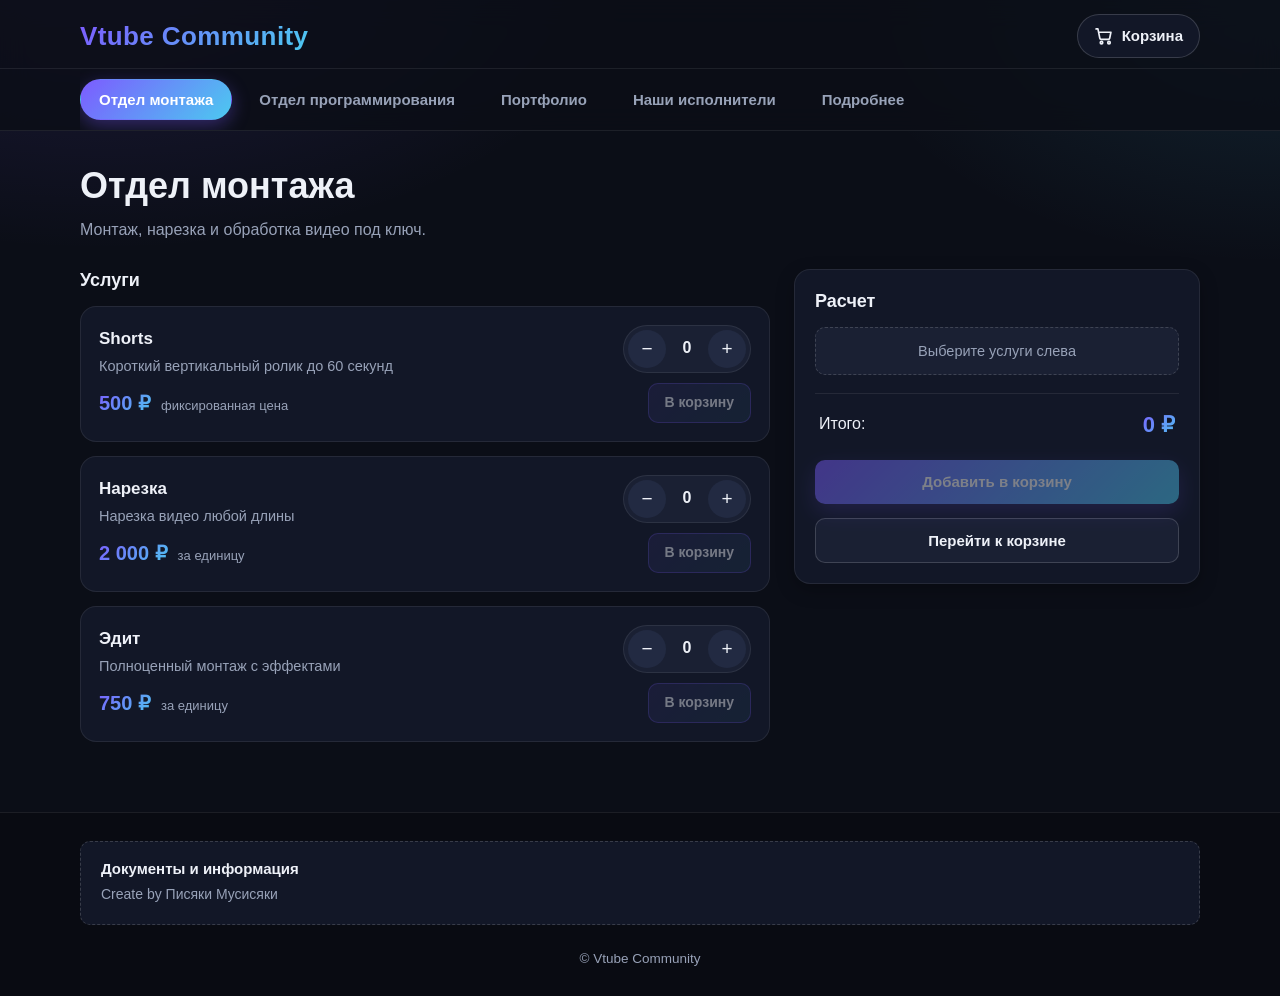
==== index.html @ d52a34e1 "v1.0.0" ====
<!DOCTYPE html>
<html lang="ru">
<head>
  <meta charset="utf-8">
  <meta name="viewport" content="width=device-width, initial-scale=1">
  <title>Vtube Community</title>
  <meta name="description" content="Vtube Community — сообщество специалистов: монтаж, нарезка, эдит и программирование. Калькулятор стоимости, портфолио работ и оформление заказа через Telegram.">
  <meta name="theme-color" content="#0b0e17">
  <meta name="color-scheme" content="dark">

  <!-- Социальные сети. После деплоя добавьте og:image с абсолютным URL. -->
  <meta property="og:type" content="website">
  <meta property="og:site_name" content="Vtube Community">
  <meta property="og:title" content="Vtube Community">
  <meta property="og:description" content="Монтаж, нарезка и программирование для авторов. Расчёт стоимости на сайте и заказ через Telegram.">
  <meta property="og:locale" content="ru_RU">
  <!-- <meta property="og:image" content="https://example.com/og-image.png"> -->

  <link rel="icon" href="assets/favicon.svg" type="image/svg+xml">
  <link rel="stylesheet" href="css/styles.css">

  <script type="application/ld+json">
  {
    "@context": "https://schema.org",
    "@type": "Organization",
    "name": "Vtube Community",
    "description": "Сообщество специалистов: монтаж, нарезка и программирование для авторов."
  }
  </script>

  <script src="js/utils.js" defer></script>
  <script src="js/data.js" defer></script>
  <script src="js/cart.js" defer></script>
  <script src="js/calculator.js" defer></script>
  <script src="js/app.js" defer></script>
</head>
<body>
  <a class="skip-link" href="#main">Перейти к содержимому</a>

  <!-- ===== Шапка ===== -->
  <header class="site-header">
    <div class="container header-row">
      <h1 class="brand">
        <a id="brand-link" class="brand__link" href="#" target="_blank" rel="noopener noreferrer">Vtube Community</a>
      </h1>
      <button id="cart-button" class="cart-button" type="button" aria-haspopup="dialog" aria-controls="cart-drawer" aria-expanded="false">
        <svg class="cart-button__icon" viewBox="0 0 24 24" width="20" height="20" aria-hidden="true" fill="none" stroke="currentColor" stroke-width="2" stroke-linecap="round" stroke-linejoin="round">
          <circle cx="9" cy="20" r="1.5"></circle>
          <circle cx="18" cy="20" r="1.5"></circle>
          <path d="M2.5 3.5h2.2l2.3 11.2a1.6 1.6 0 0 0 1.6 1.3h8.6a1.6 1.6 0 0 0 1.6-1.3l1.5-7.2H6"></path>
        </svg>
        <span class="cart-button__label">Корзина</span>
        <span id="cart-badge" class="cart-badge" hidden>0</span>
      </button>
    </div>
    <nav class="site-nav" aria-label="Разделы сайта">
      <div class="container">
        <div id="nav-tabs" class="nav-tabs" role="tablist"></div>
      </div>
    </nav>
  </header>

  <!-- ===== Основное содержимое ===== -->
  <main id="main" class="site-main container">
    <div id="panels"></div>
    <noscript>
      <h2>Vtube Community</h2>
      <p>Для работы калькулятора и корзины включите JavaScript. Связаться с нами можно в Telegram.</p>
    </noscript>
  </main>

  <!-- ===== Нижняя часть (место под документы и информацию) ===== -->
  <footer class="site-footer">
    <div class="container">
      <div id="footer-info" class="footer-info"></div>
      <p id="footer-copy" class="footer-copy"></p>
    </div>
  </footer>

  <!-- ===== Общий фон под открытые окна ===== -->
  <div id="backdrop" class="backdrop" hidden></div>

  <!-- ===== Корзина ===== -->
  <aside id="cart-drawer" class="cart-drawer" role="dialog" aria-modal="true" aria-labelledby="cart-title" hidden>
    <header class="cart-drawer__head">
      <h2 id="cart-title" class="cart-drawer__title">Корзина</h2>
      <button id="cart-close" class="icon-btn" type="button" aria-label="Закрыть корзину">
        <svg viewBox="0 0 24 24" width="20" height="20" aria-hidden="true" fill="none" stroke="currentColor" stroke-width="2" stroke-linecap="round"><path d="M6 6l12 12M18 6L6 18"/></svg>
      </button>
    </header>
    <div id="cart-body" class="cart-drawer__body"></div>
    <footer id="cart-footer" class="cart-drawer__foot" hidden>
      <div class="cart-total">
        <span>Итого:</span>
        <strong id="cart-total-value">0&nbsp;₽</strong>
      </div>
      <details class="cart-order-preview">
        <summary>Посмотреть готовое сообщение</summary>
        <pre id="order-message-preview"></pre>
      </details>
      <button id="checkout-button" class="btn btn--primary btn--block" type="button">Оформить</button>
      <button id="cart-clear" class="btn btn--block" type="button">Очистить корзину</button>
      <p class="cart-note">Скопируем это сообщение и откроем Telegram. Выберите чат и отправьте его — бот не используется.</p>
    </footer>
  </aside>

  <!-- ===== Подробная карточка клиента ===== -->
  <div id="client-modal" class="modal" role="dialog" aria-modal="true" aria-labelledby="client-modal-title" hidden>
    <div class="modal__panel">
      <button id="modal-close" class="icon-btn modal__close" type="button" aria-label="Закрыть карточку клиента">
        <svg viewBox="0 0 24 24" width="20" height="20" aria-hidden="true" fill="none" stroke="currentColor" stroke-width="2" stroke-linecap="round"><path d="M6 6l12 12M18 6L6 18"/></svg>
      </button>
      <div id="modal-content" class="modal__content"></div>
    </div>
  </div>

  <!-- ===== Уведомления ===== -->
  <div id="toast" class="toast" role="status" aria-live="polite" hidden></div>
</body>
</html>
---- css/styles.css ----
/* =========================================================
 * Vtube Community — стили сайта.
 * ВСЕ цвета, градиенты, размеры и радиусы заданы переменными
 * в :root — меняйте их, не трогая логику сайта.
 * ========================================================= */

:root {
  /* --- Цвета --- */
  --bg: #0b0e17;                 /* фон страницы */
  --bg-glow-1: rgba(124, 92, 255, .16); /* свечение градиента слева */
  --bg-glow-2: rgba(76, 201, 240, .12); /* свечение градиента справа */
  --surface: #121727;            /* карточки */
  --surface-2: #1a2033;          /* вложенные блоки, поля */
  --surface-3: #222a42;          /* ховер-состояния */
  --border: rgba(255, 255, 255, .08);
  --border-strong: rgba(255, 255, 255, .16);
  --text: #eef1f8;               /* основной текст */
  --text-muted: #98a2b8;         /* второстепенный текст */
  --accent: #7c5cff;             /* основной акцент */
  --accent-2: #4cc9f0;           /* второй цвет акцента */
  --gradient: linear-gradient(135deg, #7c5cff 0%, #4cc9f0 100%);
  --gradient-soft: linear-gradient(135deg, rgba(124, 92, 255, .18), rgba(76, 201, 240, .14));
  --danger: #ff6b81;
  --header-bg: rgba(11, 14, 23, .82);
  --backdrop-bg: rgba(5, 7, 13, .62);
  --toast-bg: #1e2540;

  /* --- Размеры и формы --- */
  --container: 1120px;
  --radius: 16px;
  --radius-sm: 10px;
  --radius-pill: 999px;
  --gap: 24px;
  --pad: 20px;
  --shadow: 0 14px 40px rgba(0, 0, 0, .38);
  --shadow-soft: 0 6px 18px rgba(0, 0, 0, .25);

  /* --- Анимации --- */
  --dur: .22s;
  --dur-slow: .3s;
  --ease: cubic-bezier(.4, 0, .2, 1);
}

/* ---------- База ---------- */

*,
*::before,
*::after {
  box-sizing: border-box;
}

html {
  scroll-behavior: smooth;
}

body {
  margin: 0;
  min-height: 100vh;
  display: flex;
  flex-direction: column;
  font-family: -apple-system, BlinkMacSystemFont, "Segoe UI", Roboto, "Helvetica Neue", Arial, sans-serif;
  font-size: 16px;
  line-height: 1.55;
  color: var(--text);
  background-color: var(--bg);
  background-image:
    radial-gradient(900px 500px at 8% -5%, var(--bg-glow-1), transparent 60%),
    radial-gradient(800px 480px at 100% 0%, var(--bg-glow-2), transparent 55%);
  -webkit-font-smoothing: antialiased;
}

body.no-scroll {
  overflow: hidden;
}

[hidden] {
  display: none !important;
}

img {
  max-width: 100%;
  display: block;
}

h1, h2, h3, h4 {
  margin: 0;
  line-height: 1.25;
  font-weight: 700;
}

p {
  margin: 0;
}

a {
  color: var(--accent-2);
}

button {
  font: inherit;
  color: inherit;
}

:focus-visible {
  outline: 2px solid var(--accent-2);
  outline-offset: 2px;
}

.container {
  width: min(var(--container), 100% - 32px);
  margin-inline: auto;
}

.skip-link {
  position: absolute;
  left: -9999px;
  top: 8px;
  z-index: 200;
  padding: 10px 16px;
  background: var(--accent);
  color: #fff;
  border-radius: var(--radius-sm);
}

.skip-link:focus {
  left: 8px;
}

/* ---------- Кнопки ---------- */

.btn {
  display: inline-flex;
  align-items: center;
  justify-content: center;
  gap: 8px;
  min-height: 44px;
  padding: 10px 20px;
  border: 1px solid var(--border-strong);
  border-radius: var(--radius-sm);
  background: var(--surface-2);
  color: var(--text);
  font-size: 15px;
  font-weight: 600;
  cursor: pointer;
  text-decoration: none;
  transition:
    transform var(--dur) var(--ease),
    background-color var(--dur) var(--ease),
    border-color var(--dur) var(--ease),
    box-shadow var(--dur) var(--ease),
    opacity var(--dur) var(--ease);
}

.btn:hover:not(:disabled) {
  background: var(--surface-3);
  border-color: var(--border-strong);
  transform: translateY(-1px);
}

.btn:active:not(:disabled) {
  transform: translateY(0) scale(.98);
}

.btn:disabled {
  opacity: .45;
  cursor: not-allowed;
}

.btn--primary {
  background: var(--gradient);
  border: none;
  color: #fff;
  box-shadow: 0 8px 22px rgba(124, 92, 255, .32);
}

.btn--primary:hover:not(:disabled) {
  background: var(--gradient);
  filter: brightness(1.08);
  box-shadow: 0 10px 26px rgba(124, 92, 255, .42);
}

.btn--accent {
  background: var(--gradient-soft);
  border-color: rgba(124, 92, 255, .45);
}

.btn--accent:hover:not(:disabled) {
  background: var(--gradient);
  border-color: transparent;
  color: #fff;
}

.btn--small {
  min-height: 40px;
  padding: 8px 16px;
  font-size: 14px;
}

.btn--block {
  width: 100%;
}

.icon-btn {
  display: inline-flex;
  align-items: center;
  justify-content: center;
  width: 40px;
  height: 40px;
  padding: 0;
  border: 1px solid var(--border);
  border-radius: var(--radius-sm);
  background: var(--surface-2);
  color: var(--text-muted);
  cursor: pointer;
  transition: background-color var(--dur) var(--ease), color var(--dur) var(--ease), transform var(--dur) var(--ease);
}

.icon-btn:hover {
  background: var(--surface-3);
  color: var(--text);
}

.icon-btn:active {
  transform: scale(.94);
}

.card {
  background: var(--surface);
  border: 1px solid var(--border);
  border-radius: var(--radius);
}

/* ---------- Шапка ---------- */

.site-header {
  position: sticky;
  top: 0;
  z-index: 60;
  background: var(--header-bg);
  backdrop-filter: blur(14px);
  -webkit-backdrop-filter: blur(14px);
  border-bottom: 1px solid var(--border);
}

.header-row {
  display: flex;
  align-items: center;
  justify-content: space-between;
  gap: 16px;
  padding: 14px 0 10px;
}

.brand {
  font-size: clamp(20px, 3vw, 26px);
  letter-spacing: .4px;
}

.brand__link {
  background: var(--gradient);
  -webkit-background-clip: text;
  background-clip: text;
  color: transparent;
  text-decoration: none;
  font-weight: 800;
  transition: opacity var(--dur) var(--ease), filter var(--dur) var(--ease);
}

.brand__link:hover {
  filter: brightness(1.15);
}

.cart-button {
  position: relative;
  display: inline-flex;
  align-items: center;
  gap: 8px;
  min-height: 44px;
  padding: 9px 16px;
  border: 1px solid var(--border-strong);
  border-radius: var(--radius-pill);
  background: var(--surface);
  color: var(--text);
  font-size: 15px;
  font-weight: 600;
  cursor: pointer;
  transition: background-color var(--dur) var(--ease), border-color var(--dur) var(--ease), transform var(--dur) var(--ease);
}

.cart-button:hover {
  background: var(--surface-2);
  border-color: rgba(124, 92, 255, .55);
}

.cart-button:active {
  transform: scale(.97);
}

.cart-button__icon {
  flex: none;
}

.cart-badge {
  display: inline-flex;
  align-items: center;
  justify-content: center;
  min-width: 22px;
  height: 22px;
  padding: 0 6px;
  border-radius: var(--radius-pill);
  background: var(--gradient);
  color: #fff;
  font-size: 12px;
  font-weight: 700;
  line-height: 1;
  animation: badge-pop var(--dur) var(--ease);
}

@keyframes badge-pop {
  0% { transform: scale(.6); opacity: 0; }
  100% { transform: scale(1); opacity: 1; }
}

/* ---------- Навигация ---------- */

.site-nav {
  border-top: 1px solid var(--border);
}

.nav-tabs {
  display: flex;
  gap: 8px;
  padding: 10px 0;
  overflow-x: auto;
  scrollbar-width: none;
  -ms-overflow-style: none;
}

.nav-tabs::-webkit-scrollbar {
  display: none;
}

.nav-tab {
  flex: none;
  min-height: 40px;
  padding: 8px 18px;
  border: 1px solid transparent;
  border-radius: var(--radius-pill);
  background: transparent;
  color: var(--text-muted);
  font-size: 15px;
  font-weight: 600;
  white-space: nowrap;
  cursor: pointer;
  transition:
    color var(--dur) var(--ease),
    background-color var(--dur) var(--ease),
    border-color var(--dur) var(--ease),
    transform var(--dur) var(--ease);
}

.nav-tab:hover {
  color: var(--text);
  background: var(--surface-2);
}

.nav-tab:active {
  transform: scale(.97);
}

.nav-tab.is-active {
  background: var(--gradient);
  border-color: transparent;
  color: #fff;
  box-shadow: 0 6px 18px rgba(124, 92, 255, .35);
}

/* ---------- Основная область и панели ---------- */

.site-main {
  flex: 1 0 auto;
  padding: 32px 0 56px;
}

.panel {
  animation: panel-in var(--dur-slow) var(--ease);
}

@keyframes panel-in {
  from { opacity: 0; transform: translateY(10px); }
  to { opacity: 1; transform: translateY(0); }
}

.panel__title {
  font-size: clamp(26px, 4vw, 36px);
  margin-bottom: 10px;
}

.panel__lead {
  max-width: 720px;
  color: var(--text-muted);
  margin-bottom: 26px;
}

.section-head {
  margin-bottom: 14px;
}

.section-head__title {
  font-size: 18px;
  font-weight: 700;
}

/* ---------- Калькулятор отдела ---------- */

.calc {
  display: grid;
  grid-template-columns: minmax(0, 1.7fr) minmax(280px, 1fr);
  gap: var(--gap);
  align-items: start;
}

.calc__services {
  display: flex;
  flex-direction: column;
  min-width: 0;
}

.calc__summary {
  position: sticky;
  top: 132px;
  display: flex;
  flex-direction: column;
  gap: 14px;
  padding: var(--pad);
  background: var(--surface);
  border: 1px solid var(--border);
  border-radius: var(--radius);
  box-shadow: var(--shadow-soft);
}

/* --- Карточка услуги --- */

.service-card {
  display: flex;
  align-items: center;
  justify-content: space-between;
  gap: 18px;
  padding: 18px;
  margin-bottom: 14px;
  background: var(--surface);
  border: 1px solid var(--border);
  border-radius: var(--radius);
  transition:
    border-color var(--dur) var(--ease),
    background-color var(--dur) var(--ease),
    transform var(--dur) var(--ease),
    box-shadow var(--dur) var(--ease);
}

.service-card:hover {
  border-color: var(--border-strong);
  transform: translateY(-2px);
  box-shadow: var(--shadow-soft);
}

.service-card.is-selected {
  border-color: rgba(124, 92, 255, .65);
  background:
    linear-gradient(var(--surface), var(--surface)) padding-box,
    var(--gradient) border-box;
  border: 1px solid transparent;
  box-shadow: 0 8px 24px rgba(124, 92, 255, .18);
}

.service-card__info {
  min-width: 0;
}

.service-card__name {
  font-size: 17px;
  margin-bottom: 6px;
}

.service-card__desc {
  color: var(--text-muted);
  font-size: 14.5px;
  margin-bottom: 10px;
}

.service-card__price-row {
  display: flex;
  align-items: baseline;
  gap: 10px;
}

.service-card__price {
  font-size: 20px;
  font-weight: 800;
  background: var(--gradient);
  -webkit-background-clip: text;
  background-clip: text;
  color: transparent;
}

.service-card__unit {
  font-size: 13px;
  color: var(--text-muted);
}

.service-card__controls {
  display: flex;
  flex-direction: column;
  align-items: flex-end;
  gap: 10px;
  flex: none;
}

/* --- Счётчик количества --- */

.qty {
  display: inline-flex;
  align-items: center;
  gap: 4px;
  padding: 4px;
  background: var(--surface-2);
  border: 1px solid var(--border);
  border-radius: var(--radius-pill);
}

.qty__btn {
  display: inline-flex;
  align-items: center;
  justify-content: center;
  width: 38px;
  height: 38px;
  padding: 0;
  border: none;
  border-radius: 50%;
  background: var(--surface-3);
  color: var(--text);
  font-size: 19px;
  line-height: 1;
  cursor: pointer;
  transition: background-color var(--dur) var(--ease), transform var(--dur) var(--ease), color var(--dur) var(--ease);
}

.qty__btn:hover {
  background: var(--accent);
  color: #fff;
}

.qty__btn:active {
  transform: scale(.9);
}

.qty__value {
  min-width: 34px;
  text-align: center;
  font-weight: 700;
  font-variant-numeric: tabular-nums;
  transition: transform var(--dur) var(--ease);
}

.qty--small .qty__btn {
  width: 32px;
  height: 32px;
  font-size: 16px;
}

.qty--small .qty__value {
  min-width: 28px;
  font-size: 14px;
}

/* --- Блок расчёта --- */

.summary__list {
  display: flex;
  flex-direction: column;
  gap: 8px;
  min-height: 52px;
}

.summary__row {
  display: flex;
  align-items: center;
  justify-content: space-between;
  gap: 12px;
  padding: 9px 12px;
  background: var(--surface-2);
  border-radius: var(--radius-sm);
  font-size: 14.5px;
  animation: panel-in var(--dur) var(--ease);
}

.summary__name {
  color: var(--text);
}

.summary__price {
  font-weight: 700;
  white-space: nowrap;
}

.summary__empty {
  color: var(--text-muted);
  font-size: 14.5px;
  padding: 12px;
  text-align: center;
  background: var(--surface-2);
  border: 1px dashed var(--border-strong);
  border-radius: var(--radius-sm);
}

.summary__total {
  display: flex;
  align-items: center;
  justify-content: space-between;
  gap: 10px;
  padding: 14px 4px 4px;
  border-top: 1px solid var(--border);
  font-size: 16px;
}

.summary__total-value {
  font-size: 22px;
  font-weight: 800;
  background: var(--gradient);
  -webkit-background-clip: text;
  background-clip: text;
  color: transparent;
}

/* ---------- Общий фон ---------- */

.backdrop {
  position: fixed;
  inset: 0;
  z-index: 90;
  background: var(--backdrop-bg);
  backdrop-filter: blur(3px);
  -webkit-backdrop-filter: blur(3px);
  opacity: 0;
  transition: opacity var(--dur-slow) var(--ease);
}

.backdrop.is-open {
  opacity: 1;
}

/* ---------- Корзина ---------- */

.cart-drawer {
  position: fixed;
  top: 0;
  right: 0;
  z-index: 100;
  display: flex;
  flex-direction: column;
  width: min(430px, 100%);
  height: 100vh;
  height: 100dvh;
  background: var(--surface);
  border-left: 1px solid var(--border);
  box-shadow: var(--shadow);
  transform: translateX(100%);
  transition: transform var(--dur-slow) var(--ease);
}

.cart-drawer.is-open {
  transform: translateX(0);
}

.cart-drawer__head {
  display: flex;
  align-items: center;
  justify-content: space-between;
  gap: 12px;
  padding: 18px 20px;
  border-bottom: 1px solid var(--border);
}

.cart-drawer__title {
  font-size: 20px;
}

.cart-drawer__body {
  flex: 1;
  overflow-y: auto;
  padding: 18px 20px;
}

.cart-drawer__foot {
  display: flex;
  flex-direction: column;
  gap: 12px;
  padding: 16px 20px 20px;
  border-top: 1px solid var(--border);
  background: var(--surface);
}

.cart-total {
  display: flex;
  align-items: center;
  justify-content: space-between;
  font-size: 16px;
}

.cart-total strong {
  font-size: 22px;
  font-weight: 800;
  background: var(--gradient);
  -webkit-background-clip: text;
  background-clip: text;
  color: transparent;
}

.cart-note {
  font-size: 12.5px;
  color: var(--text-muted);
  text-align: center;
}

.cart-order-preview {
  padding: 10px 12px;
  border: 1px solid var(--border);
  border-radius: var(--radius-sm);
  background: var(--surface-2);
}

.cart-order-preview summary {
  color: var(--text);
  font-size: 13px;
  font-weight: 600;
  cursor: pointer;
}

.cart-order-preview pre {
  overflow-x: auto;
  margin: 10px 0 0;
  color: var(--text-muted);
  font: inherit;
  font-size: 12px;
  white-space: pre-wrap;
}

.cart-list {
  display: flex;
  flex-direction: column;
  gap: 12px;
}

.cart-item {
  padding: 14px;
  background: var(--surface-2);
  border: 1px solid var(--border);
  border-radius: var(--radius-sm);
  animation: panel-in var(--dur) var(--ease);
  transition: border-color var(--dur) var(--ease);
}

.cart-item:hover {
  border-color: var(--border-strong);
}

.cart-item__top {
  display: flex;
  align-items: center;
  justify-content: space-between;
  gap: 10px;
  margin-bottom: 8px;
}

.cart-item__dept {
  font-size: 12px;
  font-weight: 600;
  color: var(--accent-2);
  text-transform: uppercase;
  letter-spacing: .4px;
}

.cart-item__remove {
  display: inline-flex;
  align-items: center;
  justify-content: center;
  width: 30px;
  height: 30px;
  padding: 0;
  border: 1px solid transparent;
  border-radius: 8px;
  background: transparent;
  color: var(--text-muted);
  cursor: pointer;
  transition: background-color var(--dur) var(--ease), color var(--dur) var(--ease);
}

.cart-item__remove:hover {
  background: rgba(255, 107, 129, .14);
  color: var(--danger);
}

.cart-item__main {
  display: flex;
  align-items: center;
  justify-content: space-between;
  gap: 12px;
  flex-wrap: wrap;
}

.cart-item__info {
  display: flex;
  flex-direction: column;
  gap: 2px;
  min-width: 0;
}

.cart-item__name {
  font-weight: 700;
}

.cart-item__unit {
  font-size: 13px;
  color: var(--text-muted);
}

.cart-item__controls {
  display: flex;
  align-items: center;
  gap: 12px;
}

.cart-item__line {
  min-width: 84px;
  text-align: right;
  font-weight: 700;
  font-variant-numeric: tabular-nums;
}

.cart-empty {
  display: flex;
  flex-direction: column;
  align-items: center;
  gap: 8px;
  padding: 48px 16px;
  text-align: center;
  border: 1px dashed var(--border-strong);
  border-radius: var(--radius);
}

.cart-empty__title {
  font-size: 18px;
  font-weight: 700;
}

.cart-empty__text {
  font-size: 14.5px;
  color: var(--text-muted);
  max-width: 260px;
}

/* ---------- Модальное окно клиента ---------- */

.modal {
  position: fixed;
  inset: 0;
  z-index: 110;
  display: flex;
  align-items: center;
  justify-content: center;
  padding: 20px;
  pointer-events: none;
}

.modal__panel {
  position: relative;
  width: min(460px, 100%);
  max-height: 86vh;
  max-height: min(86dvh, 900px);
  overflow-y: auto;
  padding: 28px;
  background: var(--surface);
  border: 1px solid var(--border-strong);
  border-radius: var(--radius);
  box-shadow: var(--shadow);
  pointer-events: auto;
  opacity: 0;
  transform: translateY(16px) scale(.97);
  transition: opacity var(--dur-slow) var(--ease), transform var(--dur-slow) var(--ease);
}

.modal.is-open .modal__panel {
  opacity: 1;
  transform: translateY(0) scale(1);
}

.modal__close {
  position: absolute;
  top: 14px;
  right: 14px;
}

/* --- Содержимое карточки клиента --- */

.client {
  display: flex;
  flex-direction: column;
  align-items: center;
  text-align: center;
  gap: 12px;
}

.client__avatar {
  width: 112px;
  height: 112px;
  border-radius: 50%;
  border: 3px solid transparent;
  background:
    linear-gradient(var(--surface), var(--surface)) padding-box,
    var(--gradient) border-box;
  object-fit: cover;
}

.client__name {
  font-size: 26px;
}

.client__section-title {
  width: 100%;
  max-width: 360px;
  margin-top: 14px;
  font-size: 16px;
  text-align: left;
  color: var(--text-muted);
  text-transform: uppercase;
  letter-spacing: .5px;
}

.works-list {
  width: 100%;
  max-width: 360px;
  display: flex;
  flex-direction: column;
  gap: 20px;
}

.work-card {
  display: flex;
  flex-direction: column;
  align-items: flex-start;
  gap: 12px;
  padding: 16px;
  background: var(--surface-2);
  border: 1px solid var(--border);
  border-radius: var(--radius-sm);
  width: 100%;
  max-width: 360px;
}

.work-card__title {
  color: var(--text);
  font-size: 16px;
  font-weight: 700;
  text-align: left;
}

.work-card__title:hover {
  color: var(--accent-2);
}

.work-card__preview {
  width: min(100%, 300px);
  aspect-ratio: 9 / 16;
  border: 0;
  border-radius: var(--radius-sm);
  background: var(--surface-3);
}

.work-card__preview-link {
  position: relative;
  display: block;
  width: min(100%, 360px);
  border-radius: var(--radius-sm);
  overflow: hidden;
  text-decoration: none;
  transition: transform var(--dur) var(--ease), box-shadow var(--dur) var(--ease);
}

.work-card__preview-link:hover {
  transform: scale(1.02);
  box-shadow: var(--shadow-soft);
}

.work-card__thumb {
  display: block;
  width: 100%;
  height: auto;
  aspect-ratio: 16 / 9;
  object-fit: cover;
  background: var(--surface-3);
  border-radius: var(--radius-sm);
}

.work-card__play {
  position: absolute;
  left: 50%;
  top: 50%;
  transform: translate(-50%, -50%);
  display: flex;
  align-items: center;
  justify-content: center;
  width: 48px;
  height: 48px;
  border-radius: 50%;
  background: rgba(0, 0, 0, .7);
  color: #fff;
  transition: background var(--dur) var(--ease), transform var(--dur) var(--ease);
}

.work-card__preview-link:hover .work-card__play {
  background: rgba(124, 92, 255, .9);
  transform: translate(-50%, -50%) scale(1.1);
}

.work-card__play svg {
  width: 22px;
  height: 22px;
}

.client__orders {
  width: 100%;
  max-width: 360px;
  padding: 12px 14px;
  background: var(--surface-2);
  border-radius: var(--radius-sm);
  text-align: left;
}

.client__orders strong {
  background: var(--gradient);
  -webkit-background-clip: text;
  background-clip: text;
  color: transparent;
  font-size: 16px;
}

.client__links {
  width: 100%;
  max-width: 360px;
  display: flex;
  flex-wrap: wrap;
  gap: 10px;
}

.social-link {
  display: inline-flex;
  align-items: center;
  gap: 8px;
  min-height: 40px;
  padding: 8px 14px 8px 10px;
  border: 1px solid var(--border);
  border-radius: var(--radius-sm);
  background: var(--surface-2);
  color: var(--text);
  text-decoration: none;
  transition: background-color var(--dur) var(--ease), border-color var(--dur) var(--ease), color var(--dur) var(--ease), box-shadow var(--dur) var(--ease);
}

.social-link:hover {
  background: linear-gradient(135deg, rgba(124, 92, 255, .2), rgba(76, 201, 240, .15));
  border-color: var(--accent-2);
  color: var(--accent-2);
  box-shadow: 0 0 18px rgba(76, 201, 240, .18);
}

.social-link__icon,
.social-link__icon svg {
  display: block;
  width: 20px;
  height: 20px;
  flex-shrink: 0;
}

.social-link__label {
  font-size: 14px;
  font-weight: 500;
}

.social-link--text {
  padding: 8px 14px;
  font-weight: 600;
}

/* ---------- Портфолио ---------- */

.portfolio-grid {
  display: grid;
  grid-template-columns: repeat(auto-fill, minmax(200px, 1fr));
  gap: 18px;
}

.client-card {
  display: flex;
  flex-direction: column;
  align-items: center;
  gap: 10px;
  padding: 24px 16px;
  background: var(--surface);
  border: 1px solid var(--border);
  border-radius: var(--radius);
  cursor: pointer;
  text-align: center;
  transition:
    transform var(--dur) var(--ease),
    border-color var(--dur) var(--ease),
    box-shadow var(--dur) var(--ease);
}

.client-card:hover {
  transform: translateY(-4px);
  border-color: rgba(124, 92, 255, .55);
  box-shadow: var(--shadow-soft);
}

.client-card:active {
  transform: translateY(-1px) scale(.99);
}

.client-card__avatar {
  width: 96px;
  height: 96px;
  border-radius: 50%;
  object-fit: cover;
  background: var(--surface-3);
}

.client-card__name {
  font-size: 17px;
  font-weight: 700;
}

.client-card__meta {
  font-size: 13.5px;
  color: var(--text-muted);
}

/* ---------- Раздел «Подробнее» ---------- */

.about-card {
  display: flex;
  flex-direction: column;
  gap: 14px;
  max-width: 780px;
  padding: 26px;
}

.about-card__text {
  color: var(--text);
  font-size: 16px;
}

.about-card__note {
  font-size: 13px;
  color: var(--text-muted);
  padding: 10px 14px;
  background: var(--surface-2);
  border-left: 3px solid var(--accent);
  border-radius: 6px;
}

.about-card .btn {
  align-self: flex-start;
}

/* ---------- Заглушка «В разработке» ---------- */

.placeholder-card {
  display: flex;
  flex-direction: column;
  align-items: center;
  gap: 12px;
  max-width: 560px;
  margin: 40px auto;
  padding: 48px 28px;
  text-align: center;
  background: var(--surface);
  border: 1px dashed var(--border-strong);
  border-radius: var(--radius);
}

.placeholder-card__badge {
  display: inline-flex;
  align-items: center;
  min-height: 36px;
  padding: 6px 20px;
  border-radius: var(--radius-pill);
  background: var(--gradient);
  color: #fff;
  font-size: 15px;
  font-weight: 700;
  box-shadow: 0 8px 20px rgba(124, 92, 255, .3);
}

.placeholder-card__text {
  color: var(--text-muted);
}

/* ---------- Нижняя часть сайта ---------- */

.site-footer {
  flex: none;
  margin-top: auto;
  border-top: 1px solid var(--border);
  background: rgba(0, 0, 0, .22);
}

.footer-info {
  display: grid;
  grid-template-columns: repeat(auto-fit, minmax(260px, 1fr));
  gap: 16px;
  padding: 28px 0 8px;
}

.footer-block {
  padding: 18px 20px;
  background: var(--surface);
  border: 1px dashed var(--border-strong);
  border-radius: var(--radius-sm);
}

.footer-block__title {
  font-size: 15px;
  margin-bottom: 6px;
}

.footer-block__text {
  font-size: 14px;
  color: var(--text-muted);
}

.footer-copy {
  padding: 16px 0 26px;
  font-size: 13.5px;
  color: var(--text-muted);
  text-align: center;
}

/* ---------- Уведомления (тосты) ---------- */

.toast {
  position: fixed;
  left: 50%;
  bottom: 24px;
  z-index: 120;
  max-width: min(440px, calc(100% - 32px));
  padding: 12px 20px;
  background: var(--toast-bg);
  border: 1px solid var(--border-strong);
  border-radius: var(--radius-pill);
  box-shadow: var(--shadow);
  color: var(--text);
  font-size: 14.5px;
  font-weight: 600;
  text-align: center;
  opacity: 0;
  transform: translate(-50%, 16px);
  transition: opacity var(--dur-slow) var(--ease), transform var(--dur-slow) var(--ease);
  pointer-events: none;
}

.toast.is-show {
  opacity: 1;
  transform: translate(-50%, 0);
}

/* =========================================================
 * Адаптивность
 * ========================================================= */

/* Планшеты и меньше: калькулятор в столбик */
@media (max-width: 920px) {
  .calc {
    grid-template-columns: 1fr;
  }

  .calc__summary {
    position: static;
  }
}

/* Телефоны */
@media (max-width: 640px) {
  .container {
    width: min(var(--container), 100% - 24px);
  }

  .header-row {
    padding: 12px 0 8px;
  }

  .cart-button {
    padding: 9px 13px;
  }

  .cart-button__label {
    display: none; /* на узком экране оставляем только иконку и бейдж */
  }

  .nav-tab {
    padding: 8px 14px;
    font-size: 14px;
  }

  .site-main {
    padding: 24px 0 44px;
  }

  .service-card {
    flex-direction: column;
    align-items: stretch;
    gap: 14px;
    padding: 16px;
  }

  .service-card__controls {
    flex-direction: row;
    align-items: center;
    justify-content: space-between;
    width: 100%;
  }

  .service-card__add {
    flex: 1;
    max-width: 160px;
  }

  .cart-item__main {
    flex-direction: column;
    align-items: stretch;
  }

  .cart-item__controls {
    justify-content: space-between;
  }

  .cart-item__line {
    text-align: left;
  }

  .modal {
    padding: 12px;
    align-items: flex-end;
  }

  .modal__panel {
    max-height: 92vh;
    max-height: 92dvh;
    padding: 22px 16px;
    border-radius: var(--radius) var(--radius) 0 0;
  }

  .about-card {
    padding: 20px;
  }

  .placeholder-card {
    margin: 24px auto;
    padding: 36px 20px;
  }
}

/* Уменьшенная анимация — доступность */
@media (prefers-reduced-motion: reduce) {
  *,
  *::before,
  *::after {
    animation-duration: .01ms !important;
    animation-iteration-count: 1 !important;
    transition-duration: .01ms !important;
    scroll-behavior: auto !important;
  }
}
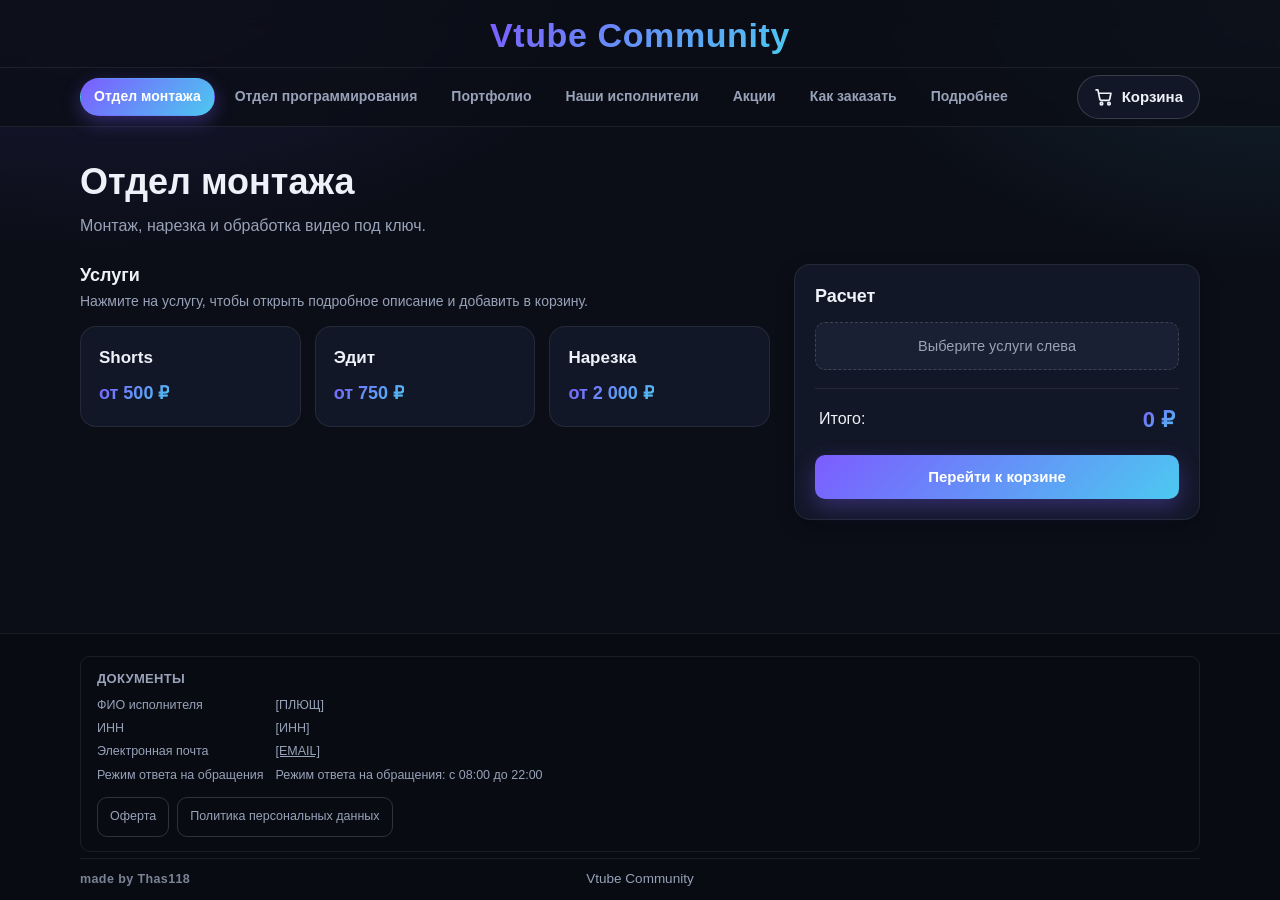
==== commit 35ef21c5: "v1.1.0" ====
--- a/index.html
+++ b/index.html
@@ -43,19 +43,19 @@
       <h1 class="brand">
         <a id="brand-link" class="brand__link" href="#" target="_blank" rel="noopener noreferrer">Vtube Community</a>
       </h1>
-      <button id="cart-button" class="cart-button" type="button" aria-haspopup="dialog" aria-controls="cart-drawer" aria-expanded="false">
-        <svg class="cart-button__icon" viewBox="0 0 24 24" width="20" height="20" aria-hidden="true" fill="none" stroke="currentColor" stroke-width="2" stroke-linecap="round" stroke-linejoin="round">
-          <circle cx="9" cy="20" r="1.5"></circle>
-          <circle cx="18" cy="20" r="1.5"></circle>
-          <path d="M2.5 3.5h2.2l2.3 11.2a1.6 1.6 0 0 0 1.6 1.3h8.6a1.6 1.6 0 0 0 1.6-1.3l1.5-7.2H6"></path>
-        </svg>
-        <span class="cart-button__label">Корзина</span>
-        <span id="cart-badge" class="cart-badge" hidden>0</span>
-      </button>
     </div>
     <nav class="site-nav" aria-label="Разделы сайта">
-      <div class="container">
+      <div class="container nav-row">
         <div id="nav-tabs" class="nav-tabs" role="tablist"></div>
+        <button id="cart-button" class="cart-button" type="button" aria-haspopup="dialog" aria-controls="cart-drawer" aria-expanded="false">
+          <svg class="cart-button__icon" viewBox="0 0 24 24" width="20" height="20" aria-hidden="true" fill="none" stroke="currentColor" stroke-width="2" stroke-linecap="round" stroke-linejoin="round">
+            <circle cx="9" cy="20" r="1.5"></circle>
+            <circle cx="18" cy="20" r="1.5"></circle>
+            <path d="M2.5 3.5h2.2l2.3 11.2a1.6 1.6 0 0 0 1.6 1.3h8.6a1.6 1.6 0 0 0 1.6-1.3l1.5-7.2H6"></path>
+          </svg>
+          <span class="cart-button__label">Корзина</span>
+          <span id="cart-badge" class="cart-badge" hidden>0</span>
+        </button>
       </div>
     </nav>
   </header>
@@ -73,7 +73,10 @@
   <footer class="site-footer">
     <div class="container">
       <div id="footer-info" class="footer-info"></div>
-      <p id="footer-copy" class="footer-copy"></p>
+      <div class="footer-bottom">
+        <div id="footer-madeby" class="footer-madeby"></div>
+        <p id="footer-copy" class="footer-copy"></p>
+      </div>
     </div>
   </footer>
 
@@ -90,14 +93,50 @@
     </header>
     <div id="cart-body" class="cart-drawer__body"></div>
     <footer id="cart-footer" class="cart-drawer__foot" hidden>
+      <!-- Данные заказчика для сообщения -->
+      <div class="order-fields">
+        <label class="order-field">
+          <span class="order-field__label">Имя заказчика</span>
+          <input id="order-name" class="order-field__input" type="text" autocomplete="name" placeholder="Как к вам обращаться">
+        </label>
+        <label class="order-field">
+          <span class="order-field__label">Контактные данные</span>
+          <input id="order-contact" class="order-field__input" type="text" autocomplete="username" placeholder="Telegram / e-mail для связи">
+        </label>
+        <label class="order-field">
+          <span class="order-field__label">Данные зрителей</span>
+          <input id="order-viewers" class="order-field__input" type="text" placeholder="Канал, аудитория, ссылки">
+        </label>
+        <label class="order-check">
+          <input id="order-bot-hosting" type="checkbox">
+          <span>Бот размещается на хостинге исполнителя</span>
+        </label>
+      </div>
+
+      <details class="cart-order-preview">
+        <summary>Посмотреть готовое сообщение</summary>
+        <pre id="order-message-preview"></pre>
+      </details>
+      <p class="cart-clipboard-hint">Данное сообщение уже находится в вашем буфере обмена. При нажатии „Оформить“ нажмите на кнопку сообщения в канал и вставьте.</p>
+
+      <!-- Итого в середине корзины -->
       <div class="cart-total">
         <span>Итого:</span>
         <strong id="cart-total-value">0&nbsp;₽</strong>
       </div>
-      <details class="cart-order-preview">
-        <summary>Посмотреть готовое сообщение</summary>
-        <pre id="order-message-preview"></pre>
-      </details>
+
+      <!-- Согласия перед отправкой -->
+      <div class="cart-consents">
+        <label class="order-check">
+          <input id="consent-pd" type="checkbox">
+          <span>Согласие на <a href="#" target="_blank" rel="noopener noreferrer">обработку персональных данных</a></span>
+        </label>
+        <label class="order-check">
+          <input id="consent-offer" type="checkbox">
+          <span>Согласие с <a href="#" target="_blank" rel="noopener noreferrer">офертой</a></span>
+        </label>
+      </div>
+
       <button id="checkout-button" class="btn btn--primary btn--block" type="button">Оформить</button>
       <button id="cart-clear" class="btn btn--block" type="button">Очистить корзину</button>
       <p class="cart-note">Скопируем это сообщение и откроем Telegram. Выберите чат и отправьте его — бот не используется.</p>
@@ -114,6 +153,16 @@
     </div>
   </div>
 
+  <!-- ===== Подробная карточка услуги ===== -->
+  <div id="service-modal" class="modal" role="dialog" aria-modal="true" aria-labelledby="service-modal-title" hidden>
+    <div class="modal__panel">
+      <button id="service-modal-close" class="icon-btn modal__close" type="button" aria-label="Закрыть описание услуги">
+        <svg viewBox="0 0 24 24" width="20" height="20" aria-hidden="true" fill="none" stroke="currentColor" stroke-width="2" stroke-linecap="round"><path d="M6 6l12 12M18 6L6 18"/></svg>
+      </button>
+      <div id="service-modal-content" class="modal__content"></div>
+    </div>
+  </div>
+
   <!-- ===== Уведомления ===== -->
   <div id="toast" class="toast" role="status" aria-live="polite" hidden></div>
 </body>
--- a/css/styles.css
+++ b/css/styles.css
@@ -245,14 +245,17 @@
 .header-row {
   display: flex;
   align-items: center;
-  justify-content: space-between;
+  justify-content: center;
   gap: 16px;
   padding: 14px 0 10px;
 }
 
+/* Название сайта занимает всю верхнюю плашку по центру. */
 .brand {
-  font-size: clamp(20px, 3vw, 26px);
-  letter-spacing: .4px;
+  flex: 1 1 auto;
+  text-align: center;
+  font-size: clamp(22px, 4.5vw, 34px);
+  letter-spacing: .6px;
 }
 
 .brand__link {
@@ -326,28 +329,38 @@
   border-top: 1px solid var(--border);
 }
 
+/* Вкладки + кнопка корзины в одной строке. */
+.nav-row {
+  display: flex;
+  align-items: center;
+  gap: 12px;
+}
+
+.nav-row .nav-tabs {
+  flex: 1 1 auto;
+  min-width: 0;
+}
+
+.nav-row .cart-button {
+  flex: none;
+}
+
 .nav-tabs {
   display: flex;
-  gap: 8px;
+  flex-wrap: wrap;
+  gap: 6px;
   padding: 10px 0;
-  overflow-x: auto;
-  scrollbar-width: none;
-  -ms-overflow-style: none;
-}
-
-.nav-tabs::-webkit-scrollbar {
-  display: none;
 }
 
 .nav-tab {
   flex: none;
-  min-height: 40px;
-  padding: 8px 18px;
+  min-height: 38px;
+  padding: 7px 13px;
   border: 1px solid transparent;
   border-radius: var(--radius-pill);
   background: transparent;
   color: var(--text-muted);
-  font-size: 15px;
+  font-size: 14px;
   font-weight: 600;
   white-space: nowrap;
   cursor: pointer;
@@ -438,18 +451,32 @@
   box-shadow: var(--shadow-soft);
 }
 
-/* --- Карточка услуги --- */
-
-.service-card {
-  display: flex;
-  align-items: center;
-  justify-content: space-between;
-  gap: 18px;
+/* --- Кнопки услуг --- */
+
+.section-head__hint {
+  color: var(--text-muted);
+  font-size: 14px;
+  margin-top: 4px;
+}
+
+.service-grid {
+  display: grid;
+  grid-template-columns: repeat(auto-fill, minmax(200px, 1fr));
+  gap: 14px;
+}
+
+.service-btn {
+  display: flex;
+  flex-direction: column;
+  align-items: flex-start;
+  gap: 8px;
+  min-height: 96px;
   padding: 18px;
-  margin-bottom: 14px;
+  text-align: left;
   background: var(--surface);
   border: 1px solid var(--border);
   border-radius: var(--radius);
+  cursor: pointer;
   transition:
     border-color var(--dur) var(--ease),
     background-color var(--dur) var(--ease),
@@ -457,44 +484,24 @@
     box-shadow var(--dur) var(--ease);
 }
 
-.service-card:hover {
-  border-color: var(--border-strong);
+.service-btn:hover {
+  border-color: rgba(124, 92, 255, .55);
   transform: translateY(-2px);
   box-shadow: var(--shadow-soft);
 }
 
-.service-card.is-selected {
-  border-color: rgba(124, 92, 255, .65);
-  background:
-    linear-gradient(var(--surface), var(--surface)) padding-box,
-    var(--gradient) border-box;
-  border: 1px solid transparent;
-  box-shadow: 0 8px 24px rgba(124, 92, 255, .18);
-}
-
-.service-card__info {
-  min-width: 0;
-}
-
-.service-card__name {
+.service-btn:active {
+  transform: scale(.98);
+}
+
+.service-btn__name {
   font-size: 17px;
-  margin-bottom: 6px;
-}
-
-.service-card__desc {
-  color: var(--text-muted);
-  font-size: 14.5px;
-  margin-bottom: 10px;
-}
-
-.service-card__price-row {
-  display: flex;
-  align-items: baseline;
-  gap: 10px;
-}
-
-.service-card__price {
-  font-size: 20px;
+  font-weight: 700;
+  color: var(--text);
+}
+
+.service-btn__price {
+  font-size: 18px;
   font-weight: 800;
   background: var(--gradient);
   -webkit-background-clip: text;
@@ -502,17 +509,50 @@
   color: transparent;
 }
 
-.service-card__unit {
-  font-size: 13px;
-  color: var(--text-muted);
-}
-
-.service-card__controls {
-  display: flex;
-  flex-direction: column;
-  align-items: flex-end;
-  gap: 10px;
-  flex: none;
+/* --- Окно услуги --- */
+
+.service-modal__head {
+  display: flex;
+  flex-wrap: wrap;
+  align-items: baseline;
+  gap: 12px;
+  margin-bottom: 12px;
+}
+
+.service-modal__name {
+  font-size: 24px;
+}
+
+.service-modal__price {
+  font-size: 17px;
+  font-weight: 700;
+  color: var(--accent-2);
+}
+
+.service-modal__desc {
+  color: var(--text);
+  font-size: 15.5px;
+  line-height: 1.6;
+  margin-bottom: 16px;
+}
+
+.service-modal__incart {
+  display: inline-block;
+  margin-bottom: 14px;
+  padding: 6px 12px;
+  background: var(--surface-2);
+  border: 1px solid var(--border);
+  border-radius: var(--radius-pill);
+  color: var(--text-muted);
+  font-size: 14px;
+  font-weight: 600;
+}
+
+.service-modal__controls {
+  display: flex;
+  align-items: center;
+  gap: 14px;
+  flex-wrap: wrap;
 }
 
 /* --- Счётчик количества --- */
@@ -657,7 +697,7 @@
   z-index: 100;
   display: flex;
   flex-direction: column;
-  width: min(430px, 100%);
+  width: min(460px, 100%);
   height: 100vh;
   height: 100dvh;
   background: var(--surface);
@@ -665,6 +705,10 @@
   box-shadow: var(--shadow);
   transform: translateX(100%);
   transition: transform var(--dur-slow) var(--ease);
+  overflow-y: auto;
+  overflow-x: hidden;
+  overscroll-behavior: contain;
+  scroll-padding-top: 84px;
 }
 
 .cart-drawer.is-open {
@@ -678,37 +722,55 @@
   gap: 12px;
   padding: 18px 20px;
   border-bottom: 1px solid var(--border);
+  background: var(--surface); /* полностью непрозрачный тёмный фон */
+  flex: 0 0 auto;
+  position: sticky;
+  top: 0;
+  z-index: 2;
 }
 
 .cart-drawer__title {
   font-size: 20px;
 }
 
+/* ===== Корзина: динамический список услуг ===== */
+
+/* Список выбранных услуг: высота наполняется до оставшегося пространства
+   в одном скролл-контейнере, сами товары располагаются компактно (gap). */
 .cart-drawer__body {
-  flex: 1;
-  overflow-y: auto;
   padding: 18px 20px;
 }
 
+
+/* Нижний блок оформления: естественная высота, размещается после списка услуг.
+   Вместе со списком товаров, чекбоксами, превью и кнопками прокручивается
+   единым блоком внутри контейнера корзины. */
 .cart-drawer__foot {
   display: flex;
   flex-direction: column;
+  flex: 0 0 auto;
   gap: 12px;
   padding: 16px 20px 20px;
   border-top: 1px solid var(--border);
   background: var(--surface);
 }
 
+
 .cart-total {
   display: flex;
   align-items: center;
   justify-content: space-between;
-  font-size: 16px;
+  margin: 4px 0;
+  padding: 12px 14px;
+  background: var(--surface-2);
+  border: 1px solid var(--border);
+  border-radius: var(--radius-sm);
+  font-size: 14px;
 }
 
 .cart-total strong {
-  font-size: 22px;
-  font-weight: 800;
+  font-size: 18px;
+  font-weight: 700;
   background: var(--gradient);
   -webkit-background-clip: text;
   background-clip: text;
@@ -717,6 +779,88 @@
 
 .cart-note {
   font-size: 12.5px;
+  color: var(--text-muted);
+  text-align: center;
+}
+
+/* --- Поля оформления заказа --- */
+
+.order-fields {
+  display: flex;
+  flex-direction: column;
+  gap: 10px;
+}
+
+.order-field {
+  display: flex;
+  flex-direction: column;
+  gap: 4px;
+}
+
+.order-field__label {
+  font-size: 13px;
+  font-weight: 600;
+  color: var(--text-muted);
+}
+
+.order-field__input {
+  width: 100%;
+  padding: 10px 12px;
+  background: var(--surface-2);
+  border: 1px solid var(--border);
+  border-radius: var(--radius-sm);
+  color: var(--text);
+  font: inherit;
+  font-size: 15px;
+  transition: border-color var(--dur) var(--ease);
+}
+
+.order-field__input::placeholder {
+  color: var(--text-muted);
+}
+
+.order-field__input:focus {
+  outline: none;
+  border-color: var(--accent);
+}
+
+/* --- Чекбоксы (хостинг бота и согласия) --- */
+
+.order-check {
+  display: flex;
+  align-items: flex-start;
+  gap: 10px;
+  font-size: 14px;
+  line-height: 1.4;
+  cursor: pointer;
+}
+
+.order-check input {
+  flex: none;
+  width: 20px;
+  height: 20px;
+  margin: 1px 0 0;
+  accent-color: var(--accent);
+  cursor: pointer;
+}
+
+.order-check a {
+  color: var(--accent-2);
+}
+
+.cart-consents {
+  display: flex;
+  flex-direction: column;
+  gap: 10px;
+  padding: 12px;
+  background: var(--surface-2);
+  border: 1px solid var(--border);
+  border-radius: var(--radius-sm);
+}
+
+.cart-clipboard-hint {
+  font-size: 12.5px;
+  line-height: 1.45;
   color: var(--text-muted);
   text-align: center;
 }
@@ -751,7 +895,7 @@
 }
 
 .cart-item {
-  padding: 14px;
+  padding: 16px;
   background: var(--surface-2);
   border: 1px solid var(--border);
   border-radius: var(--radius-sm);
@@ -768,11 +912,11 @@
   align-items: center;
   justify-content: space-between;
   gap: 10px;
-  margin-bottom: 8px;
+  margin-bottom: 10px;
 }
 
 .cart-item__dept {
-  font-size: 12px;
+  font-size: 13px;
   font-weight: 600;
   color: var(--accent-2);
   text-transform: uppercase;
@@ -783,8 +927,8 @@
   display: inline-flex;
   align-items: center;
   justify-content: center;
-  width: 30px;
-  height: 30px;
+  width: 34px;
+  height: 34px;
   padding: 0;
   border: 1px solid transparent;
   border-radius: 8px;
@@ -803,35 +947,54 @@
   display: flex;
   align-items: center;
   justify-content: space-between;
-  gap: 12px;
+  gap: 14px;
   flex-wrap: wrap;
 }
 
 .cart-item__info {
   display: flex;
   flex-direction: column;
-  gap: 2px;
+  gap: 3px;
   min-width: 0;
 }
 
 .cart-item__name {
+  font-size: 18px;
   font-weight: 700;
 }
 
 .cart-item__unit {
-  font-size: 13px;
+  font-size: 15px;
   color: var(--text-muted);
 }
 
 .cart-item__controls {
   display: flex;
   align-items: center;
-  gap: 12px;
+  gap: 14px;
+}
+
+/* Счётчик внутри корзины крупнее, чем в окне услуги. */
+.cart-item .qty {
+  gap: 5px;
+  padding: 5px;
+}
+
+.cart-item .qty__btn {
+  width: 42px;
+  height: 42px;
+  font-size: 21px;
+}
+
+.cart-item .qty__value {
+  min-width: 40px;
+  font-size: 18px;
 }
 
 .cart-item__line {
-  min-width: 84px;
+  min-width: 96px;
   text-align: right;
+  font-size: 18px;
   font-weight: 700;
   font-variant-numeric: tabular-nums;
 }
@@ -967,6 +1130,24 @@
   color: var(--accent-2);
 }
 
+.work-card__head {
+  display: flex;
+  flex-wrap: wrap;
+  align-items: baseline;
+  gap: 8px;
+  width: 100%;
+}
+
+.work-card__count {
+  padding: 2px 10px;
+  background: var(--surface-3);
+  border-radius: var(--radius-pill);
+  color: var(--text-muted);
+  font-size: 12.5px;
+  font-weight: 600;
+  white-space: nowrap;
+}
+
 .work-card__preview {
   width: min(100%, 300px);
   aspect-ratio: 9 / 16;
@@ -1217,19 +1398,23 @@
   display: grid;
   grid-template-columns: repeat(auto-fit, minmax(260px, 1fr));
   gap: 16px;
-  padding: 28px 0 8px;
+  padding: 22px 0 6px;
 }
 
 .footer-block {
-  padding: 18px 20px;
-  background: var(--surface);
-  border: 1px dashed var(--border-strong);
+  padding: 14px 16px;
+  background: transparent;
+  border: 1px solid var(--border);
   border-radius: var(--radius-sm);
 }
 
 .footer-block__title {
-  font-size: 15px;
-  margin-bottom: 6px;
+  font-size: 13px;
+  font-weight: 600;
+  letter-spacing: .3px;
+  text-transform: uppercase;
+  color: var(--text-muted);
+  margin-bottom: 8px;
 }
 
 .footer-block__text {
@@ -1237,8 +1422,72 @@
   color: var(--text-muted);
 }
 
+/* --- Документы в футере (сдержанно, чтобы не бросалось в глаза) --- */
+
+.footer-docs__list {
+  display: grid;
+  grid-template-columns: auto 1fr;
+  gap: 4px 12px;
+  margin: 0 0 12px;
+  font-size: 12.5px;
+}
+
+.footer-docs__term {
+  color: var(--text-muted);
+}
+
+.footer-docs__value {
+  margin: 0;
+  color: var(--text-muted);
+  font-weight: 500;
+}
+
+.footer-docs__value a {
+  color: var(--text-muted);
+}
+
+.footer-docs__links {
+  display: flex;
+  flex-wrap: wrap;
+  gap: 8px;
+}
+
+.footer-docs__links .btn {
+  padding: 5px 12px;
+  font-size: 12.5px;
+  font-weight: 500;
+  border-color: var(--border-strong);
+  color: var(--text-muted);
+  background: transparent;
+}
+
+.footer-docs__links .btn:hover {
+  color: var(--text);
+  background: var(--surface-2);
+}
+
+/* --- Подпись автора в левом нижнем углу --- */
+
+.footer-bottom {
+  display: grid;
+  grid-template-columns: 1fr auto 1fr;
+  align-items: center;
+  gap: 12px;
+  border-top: 1px solid var(--border);
+}
+
+.footer-madeby {
+  padding: 10px 0;
+  text-align: left;
+  font-size: 12.5px;
+  font-weight: 600;
+  letter-spacing: .4px;
+  color: var(--text-muted);
+  opacity: .8;
+}
+
 .footer-copy {
-  padding: 16px 0 26px;
+  padding: 10px 0;
   font-size: 13.5px;
   color: var(--text-muted);
   text-align: center;
@@ -1314,23 +1563,21 @@
     padding: 24px 0 44px;
   }
 
-  .service-card {
-    flex-direction: column;
-    align-items: stretch;
-    gap: 14px;
+  .service-grid {
+    grid-template-columns: 1fr;
+  }
+
+  .service-btn {
+    min-height: 0;
     padding: 16px;
   }
 
-  .service-card__controls {
-    flex-direction: row;
-    align-items: center;
-    justify-content: space-between;
-    width: 100%;
-  }
-
-  .service-card__add {
-    flex: 1;
-    max-width: 160px;
+  .service-modal__name {
+    font-size: 21px;
+  }
+
+  .service-modal__controls {
+    gap: 10px;
   }
 
   .cart-item__main {
@@ -1345,6 +1592,13 @@
   .cart-item__line {
     text-align: left;
   }
+
+  /* На телефонах учитываем реальную высоту экрана (dvh) и оставляем
+     достаточно места нижнему блоку оформления. */
+  .cart-drawer {
+    height: 100dvh;
+  }
+
 
   .modal {
     padding: 12px;
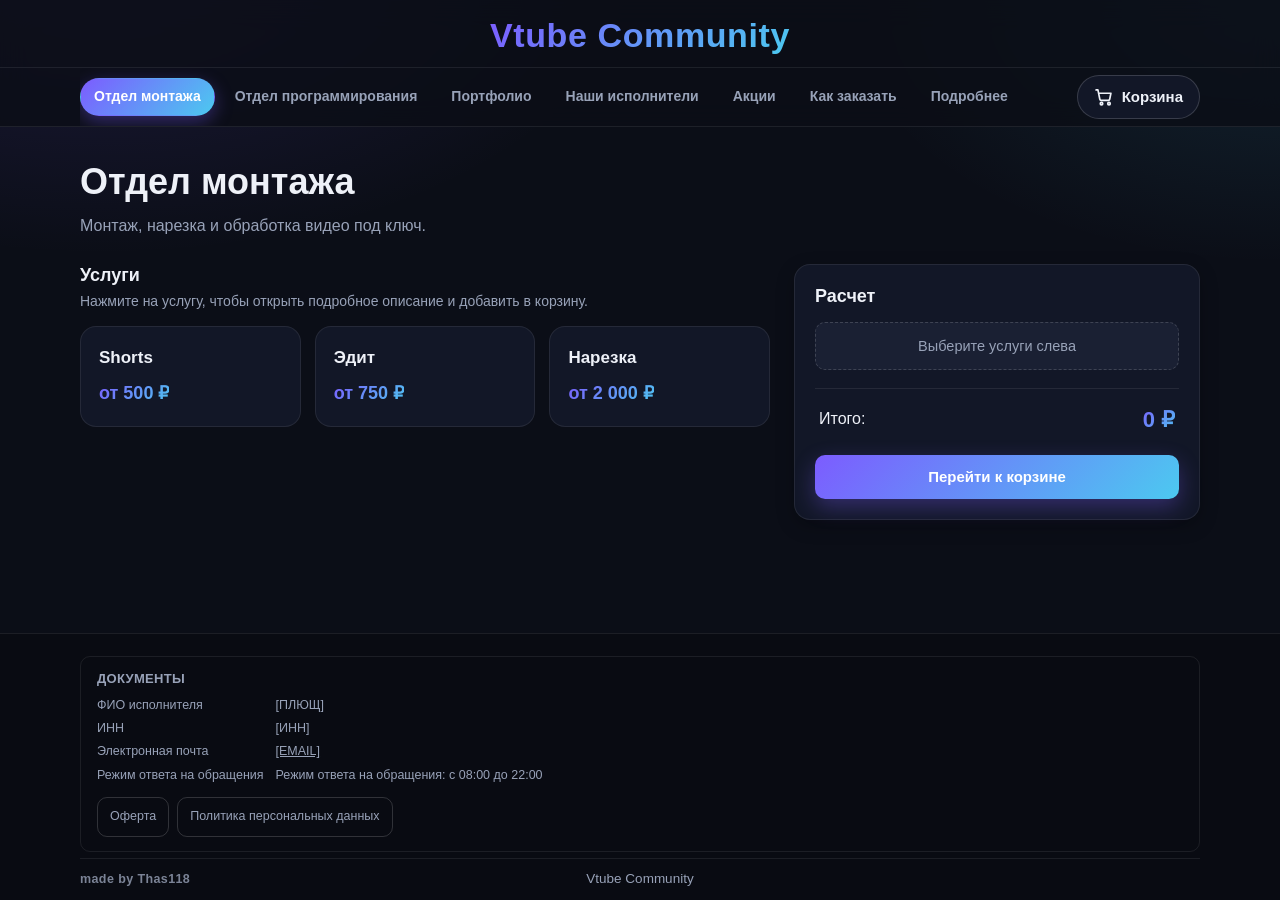
==== commit 5328b3b5: "v1.1.1 fix mobile version" ====
--- a/index.html
+++ b/index.html
@@ -2,7 +2,7 @@
 <html lang="ru">
 <head>
   <meta charset="utf-8">
-  <meta name="viewport" content="width=device-width, initial-scale=1">
+  <meta name="viewport" content="width=device-width, initial-scale=1, viewport-fit=cover">
   <title>Vtube Community</title>
   <meta name="description" content="Vtube Community — сообщество специалистов: монтаж, нарезка, эдит и программирование. Калькулятор стоимости, портфолио работ и оформление заказа через Telegram.">
   <meta name="theme-color" content="#0b0e17">
--- a/css/styles.css
+++ b/css/styles.css
@@ -51,6 +51,9 @@
 
 html {
   scroll-behavior: smooth;
+  /* iOS Safari не должен растягивать текст при повороте экрана. */
+  -webkit-text-size-adjust: 100%;
+  text-size-adjust: 100%;
 }
 
 body {
@@ -67,6 +70,8 @@
     radial-gradient(900px 500px at 8% -5%, var(--bg-glow-1), transparent 60%),
     radial-gradient(800px 480px at 100% 0%, var(--bg-glow-2), transparent 55%);
   -webkit-font-smoothing: antialiased;
+  /* На телефоне не подсвечиваем серым блоком всю нажатую область. */
+  -webkit-tap-highlight-color: transparent;
 }
 
 body.no-scroll {
@@ -80,6 +85,19 @@
 img {
   max-width: 100%;
   display: block;
+}
+
+/* Длинные слова, названия работ и ссылки не должны расширять страницу
+   на узких экранах (горизонтальная прокрутка всего сайта). */
+.panel__lead,
+.about-card__text,
+.footer-block__text,
+.footer-docs__value,
+.work-card__title,
+.cart-item__name,
+.summary__name,
+.client-card__name {
+  overflow-wrap: break-word;
 }
 
 h1, h2, h3, h4 {
@@ -345,11 +363,26 @@
   flex: none;
 }
 
+/* Вкладки — всегда одна строка с горизонтальной прокруткой.
+   Перенос в несколько строк (flex-wrap: wrap) на телефоне раздувал
+   липкую шапку до половины экрана. Скроллбар скрыт, активная вкладка
+   подскручивается в центр из JS (scrollIntoView). */
 .nav-tabs {
   display: flex;
-  flex-wrap: wrap;
+  flex-wrap: nowrap;
   gap: 6px;
   padding: 10px 0;
+  min-width: 0;
+  overflow-x: auto;
+  overscroll-behavior-x: contain;
+  -webkit-overflow-scrolling: touch;
+  scroll-padding-inline: 2px;
+  scrollbar-width: none;
+  -ms-overflow-style: none;
+}
+
+.nav-tabs::-webkit-scrollbar {
+  display: none;
 }
 
 .nav-tab {
@@ -1534,6 +1567,12 @@
   .calc__summary {
     position: static;
   }
+
+  /* Вкладки не влезают в одну строку — подсказываем прокрутку вбок. */
+  .nav-tabs {
+    mask-image: linear-gradient(to right, #000 0, #000 calc(100% - 28px), transparent 100%);
+    -webkit-mask-image: linear-gradient(to right, #000 0, #000 calc(100% - 28px), transparent 100%);
+  }
 }
 
 /* Телефоны */
@@ -1550,8 +1589,20 @@
     padding: 9px 13px;
   }
 
+  /* На узком экране остаются только иконка и бейдж, но подпись
+     НЕ прячем через display:none — иначе она исчезнет из дерева
+     доступности и скринридер на телефоне не озвучит кнопку корзины. */
   .cart-button__label {
-    display: none; /* на узком экране оставляем только иконку и бейдж */
+    position: absolute;
+    width: 1px;
+    height: 1px;
+    padding: 0;
+    margin: -1px;
+    overflow: hidden;
+    clip: rect(0 0 0 0);
+    clip-path: inset(50%);
+    white-space: nowrap;
+    border: 0;
   }
 
   .nav-tab {
@@ -1619,6 +1670,104 @@
   .placeholder-card {
     margin: 24px auto;
     padding: 36px 20px;
+  }
+
+  /* --- Шапка на телефоне --- */
+
+  .brand {
+    font-size: clamp(20px, 6vw, 26px);
+  }
+
+  /* Компактнее отступы: на телефоне важна каждая строка высоты. */
+  .nav-tabs {
+    padding: 8px 0;
+  }
+
+  /* Тач-цели не меньше 40px (рекомендация Apple — 44px). */
+  .nav-tab {
+    min-height: 40px;
+  }
+
+  .cart-item__remove {
+    width: 40px;
+    height: 40px;
+  }
+
+  /* --- Поля ввода --- */
+
+  /* 16px вместо 15px: iOS Safari масштабирует страницу при фокусе
+     в поле с меньшим кеглем. */
+  .order-field__input {
+    font-size: 16px;
+  }
+
+  /* Заголовок услуги не должен уезжать под кнопку «Закрыть». */
+  .service-modal__head {
+    padding-right: 42px;
+  }
+
+  /* --- Безопасные зоны iPhone (вырез, «домик») --- */
+
+  .modal {
+    padding-bottom: calc(12px + env(safe-area-inset-bottom, 0px));
+  }
+
+  .cart-drawer__foot {
+    padding-bottom: calc(20px + env(safe-area-inset-bottom, 0px));
+  }
+
+  .toast {
+    bottom: calc(24px + env(safe-area-inset-bottom, 0px));
+    width: calc(100% - 32px);
+  }
+
+  /* --- Нижняя часть сайта --- */
+
+  /* Узкий экран: реквизиты и подпись складываем в одну колонку,
+     иначе сетка auto 1fr не помещается и ломает вёрстку. */
+  .footer-docs__list {
+    grid-template-columns: 1fr;
+    gap: 2px;
+  }
+
+  .footer-docs__term {
+    margin-top: 8px;
+    font-weight: 600;
+  }
+
+  .footer-docs__value {
+    overflow-wrap: anywhere;
+  }
+
+  .footer-bottom {
+    grid-template-columns: 1fr;
+    gap: 0;
+    text-align: center;
+  }
+
+  .footer-madeby,
+  .footer-copy {
+    text-align: center;
+  }
+}
+
+/* Ландшафт на телефоне: шапка занимает меньше места,
+   иначе вместе с вкладками она съедает половину высоты. */
+@media (max-width: 900px) and (max-height: 500px) {
+  .header-row {
+    padding: 8px 0 4px;
+  }
+
+  .brand {
+    font-size: 20px;
+  }
+
+  .nav-tabs {
+    padding: 6px 0;
+  }
+
+  .site-main {
+    padding: 18px 0 32px;
   }
 }
 
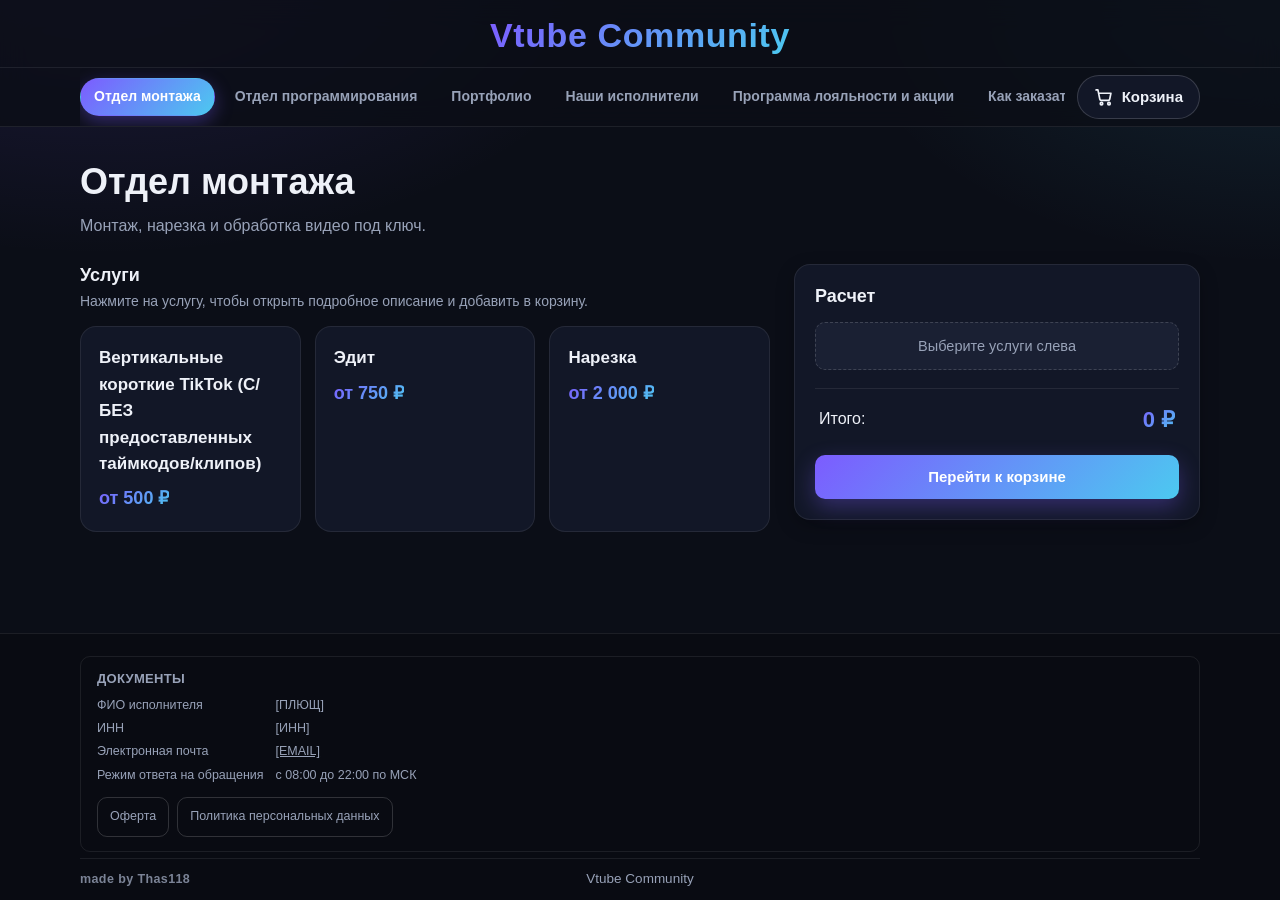
==== commit 3b082878: "v1.2.0" ====
--- a/index.html
+++ b/index.html
@@ -103,14 +103,6 @@
           <span class="order-field__label">Контактные данные</span>
           <input id="order-contact" class="order-field__input" type="text" autocomplete="username" placeholder="Telegram / e-mail для связи">
         </label>
-        <label class="order-field">
-          <span class="order-field__label">Данные зрителей</span>
-          <input id="order-viewers" class="order-field__input" type="text" placeholder="Канал, аудитория, ссылки">
-        </label>
-        <label class="order-check">
-          <input id="order-bot-hosting" type="checkbox">
-          <span>Бот размещается на хостинге исполнителя</span>
-        </label>
       </div>
 
       <details class="cart-order-preview">
@@ -139,7 +131,7 @@
 
       <button id="checkout-button" class="btn btn--primary btn--block" type="button">Оформить</button>
       <button id="cart-clear" class="btn btn--block" type="button">Очистить корзину</button>
-      <p class="cart-note">Скопируем это сообщение и откроем Telegram. Выберите чат и отправьте его — бот не используется.</p>
+      <p class="cart-note">Скопируем это сообщение и откроем Telegram. Выберите чат и отправьте его.</p>
     </footer>
   </aside>
 
--- a/css/styles.css
+++ b/css/styles.css
@@ -567,7 +567,49 @@
   font-size: 15.5px;
   line-height: 1.6;
   margin-bottom: 16px;
-}
+  /* Длинные слова/ссылки не должны расширять карточку по горизонтали. */
+  overflow-wrap: break-word;
+}
+
+/* Заголовки разделов описания (полужирные). */
+.service-modal__section {
+  margin: 16px 0 8px;
+  font-size: 15.5px;
+  font-weight: 700;
+  color: var(--text);
+}
+
+.service-modal__section:first-child {
+  margin-top: 0;
+}
+
+/* Абзацы описания. */
+.service-modal__paragraph {
+  margin: 0 0 12px;
+  color: var(--text);
+  line-height: 1.65;
+}
+
+.service-modal__paragraph:last-child {
+  margin-bottom: 0;
+}
+
+/* Нумерованный список: каждый пункт с новой строки и с отступом. */
+.service-modal__list {
+  margin: 0 0 12px;
+  padding-left: 22px;
+  color: var(--text);
+}
+
+.service-modal__list-item {
+  margin-bottom: 8px;
+  line-height: 1.6;
+}
+
+.service-modal__list-item:last-child {
+  margin-bottom: 0;
+}
+
 
 .service-modal__incart {
   display: inline-block;
@@ -581,11 +623,124 @@
   font-weight: 600;
 }
 
+/* --- Доп. услуги в карточке услуги (переключатели вкл/выкл) --- */
+
+.service-modal__addons {
+  margin: 0 0 16px;
+  padding: 14px 16px;
+  background: var(--surface-2);
+  border: 1px solid var(--border);
+  border-radius: var(--radius-sm);
+}
+
+.service-modal__addons-title {
+  margin: 0 0 10px;
+  font-size: 15px;
+  font-weight: 700;
+  color: var(--text);
+}
+
+.service-modal__addons-list {
+  display: flex;
+  flex-direction: column;
+  gap: 8px;
+}
+
+.addon-toggle {
+  display: flex;
+  align-items: center;
+  gap: 12px;
+  padding: 8px 10px;
+  background: var(--surface);
+  border: 1px solid var(--border);
+  border-radius: var(--radius-sm);
+  cursor: pointer;
+  transition: border-color var(--dur) var(--ease), background-color var(--dur) var(--ease);
+}
+
+.addon-toggle:hover {
+  border-color: var(--border-strong);
+  background: var(--surface-3);
+}
+
+/* Сам чекбокс скрыт визуально, но остаётся доступен для клавиатуры и скринридеров. */
+.addon-toggle__box {
+  position: absolute;
+  width: 1px;
+  height: 1px;
+  padding: 0;
+  margin: -1px;
+  overflow: hidden;
+  clip: rect(0 0 0 0);
+  clip-path: inset(50%);
+  white-space: nowrap;
+  border: 0;
+}
+
+.addon-toggle__track {
+  position: relative;
+  flex: 0 0 auto;
+  width: 40px;
+  height: 22px;
+  padding: 3px;
+  background: var(--surface-3);
+  border: 1px solid var(--border-strong);
+  border-radius: var(--radius-pill);
+  transition: background var(--dur) var(--ease), border-color var(--dur) var(--ease);
+}
+
+.addon-toggle__thumb {
+  display: block;
+  width: 14px;
+  height: 14px;
+  background: var(--text-muted);
+  border-radius: 50%;
+  transition: transform var(--dur) var(--ease), background var(--dur) var(--ease);
+}
+
+.addon-toggle.is-on .addon-toggle__track {
+  background: var(--gradient);
+  border-color: transparent;
+}
+
+.addon-toggle.is-on .addon-toggle__thumb {
+  background: #fff;
+  transform: translateX(18px);
+}
+
+/* Фокус с клавиатуры — видимая обводка трека. */
+.addon-toggle__box:focus-visible + .addon-toggle__track {
+  outline: 2px solid var(--accent-2);
+  outline-offset: 2px;
+}
+
+.addon-toggle__label {
+  flex: 1 1 auto;
+  font-size: 14.5px;
+  color: var(--text);
+  line-height: 1.4;
+}
+
+.addon-toggle__price {
+  flex: 0 0 auto;
+  font-size: 14px;
+  font-weight: 700;
+  color: var(--accent-2);
+}
+
 .service-modal__controls {
   display: flex;
   align-items: center;
   gap: 14px;
   flex-wrap: wrap;
+}
+
+/* Живой итог выбранной услуги с доп. услугами. */
+.service-modal__total {
+  font-size: 15px;
+  font-weight: 700;
+  color: var(--text);
+  white-space: nowrap;
 }
 
 /* --- Счётчик количества --- */
@@ -999,6 +1154,42 @@
 .cart-item__unit {
   font-size: 15px;
   color: var(--text-muted);
+}
+
+/* Выбранные доп. услуги под названием услуги в корзине. */
+.cart-item__addons {
+  margin: 6px 0 0;
+  padding: 0;
+  list-style: none;
+  display: flex;
+  flex-direction: column;
+  gap: 4px;
+}
+
+.cart-item__addon {
+  display: flex;
+  align-items: baseline;
+  justify-content: space-between;
+  gap: 10px;
+  font-size: 13.5px;
+  color: var(--text-muted);
+}
+
+.cart-item__addon::before {
+  content: '+ ';
+  color: var(--accent-2);
+}
+
+.cart-item__addon-name {
+  flex: 1 1 auto;
+  min-width: 0;
+  overflow-wrap: break-word;
+}
+
+.cart-item__addon-price {
+  flex: 0 0 auto;
+  font-weight: 600;
+  color: var(--text);
 }
 
 .cart-item__controls {
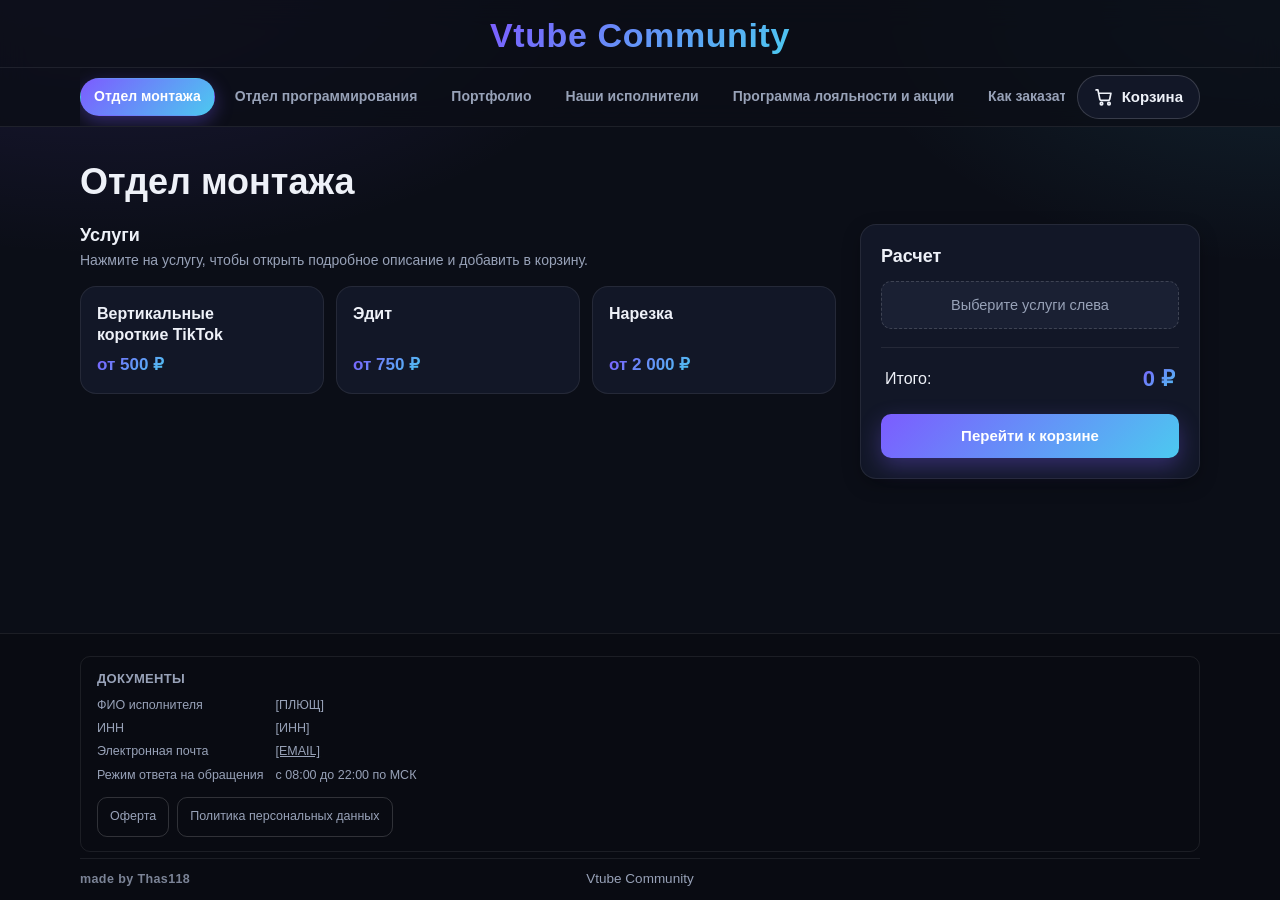
==== commit d8f387d1: "v1.3.0" ====
--- a/index.html
+++ b/index.html
@@ -109,7 +109,7 @@
         <summary>Посмотреть готовое сообщение</summary>
         <pre id="order-message-preview"></pre>
       </details>
-      <p class="cart-clipboard-hint">Данное сообщение уже находится в вашем буфере обмена. При нажатии „Оформить“ нажмите на кнопку сообщения в канал и вставьте.</p>
+      <p class="cart-clipboard-hint">Данное сообщение уже находится в вашем буфере обмена. При нажатии "Оформить" нажмите на кнопку сообщения в канал и вставьте.</p>
 
       <!-- Итого в середине корзины -->
       <div class="cart-total">
--- a/css/styles.css
+++ b/css/styles.css
@@ -444,7 +444,9 @@
 .panel__lead {
   max-width: 720px;
   color: var(--text-muted);
-  margin-bottom: 26px;
+  font-size: 15.5px;
+  line-height: 1.6;
+  margin-bottom: 20px;
 }
 
 .section-head {
@@ -460,7 +462,8 @@
 
 .calc {
   display: grid;
-  grid-template-columns: minmax(0, 1.7fr) minmax(280px, 1fr);
+  /* Каталог шире, «Расчёт» — компактный блок справа (без ощущения пустоты). */
+  grid-template-columns: minmax(0, 1fr) minmax(280px, 340px);
   gap: var(--gap);
   align-items: start;
 }
@@ -495,16 +498,30 @@
 .service-grid {
   display: grid;
   grid-template-columns: repeat(auto-fill, minmax(200px, 1fr));
-  gap: 14px;
-}
+  gap: 12px;
+}
+  .service-grid--duration {
+    display: grid;
+    grid-template-columns: repeat(auto-fill, minmax(140px, 1fr));
+    gap: 8px;
+    margin: 8px 0;
+  }
+
+  .service-btn--duration {
+    padding: 8px 10px;
+    font-size: 13px;
+  }
 
 .service-btn {
+  position: relative;
   display: flex;
   flex-direction: column;
   align-items: flex-start;
   gap: 8px;
-  min-height: 96px;
-  padding: 18px;
+  /* Одинаковая высота в пределах ряда: grid растягивает, кнопка тянется вслед. */
+  height: 100%;
+  min-height: 88px;
+  padding: 16px;
   text-align: left;
   background: var(--surface);
   border: 1px solid var(--border);
@@ -519,6 +536,7 @@
 
 .service-btn:hover {
   border-color: rgba(124, 92, 255, .55);
+  background: var(--surface-2);
   transform: translateY(-2px);
   box-shadow: var(--shadow-soft);
 }
@@ -527,22 +545,65 @@
   transform: scale(.98);
 }
 
+/* Услуга уже в корзине — аккуратная выделенная рамка + градиентная галочка. */
+.service-btn.is-in-cart {
+  border-color: rgba(124, 92, 255, .55);
+  background: var(--surface-2);
+}
+
+.service-btn.is-in-cart::after {
+  content: '';
+  position: absolute;
+  top: 12px;
+  right: 12px;
+  width: 18px;
+  height: 18px;
+  background: var(--gradient);
+  border-radius: 50%;
+  -webkit-mask: url("data:image/svg+xml,%3Csvg xmlns='http://www.w3.org/2000/svg' viewBox='0 0 24 24' fill='none' stroke='black' stroke-width='3' stroke-linecap='round' stroke-linejoin='round'%3E%3Cpath d='M20 6 9 17l-5-5'/%3E%3C/svg%3E") center / contain no-repeat;
+  mask: url("data:image/svg+xml,%3Csvg xmlns='http://www.w3.org/2000/svg' viewBox='0 0 24 24' fill='none' stroke='black' stroke-width='3' stroke-linecap='round' stroke-linejoin='round'%3E%3Cpath d='M20 6 9 17l-5-5'/%3E%3C/svg%3E") center / contain no-repeat;
+}
+
 .service-btn__name {
+  font-size: 16px;
+  font-weight: 700;
+  line-height: 1.35;
+  color: var(--text);
+  /* Длинные названия переносятся аккуратно и не распирают карточку. */
+  overflow-wrap: break-word;
+  text-wrap: balance;
+  padding-right: 22px; /* место под галочку «в корзине» */
+}
+
+.service-btn__price {
+  /* Цена прижата к низу карточки — выравнивание в пределах ряда. */
+  margin-top: auto;
   font-size: 17px;
-  font-weight: 700;
-  color: var(--text);
-}
-
-.service-btn__price {
-  font-size: 18px;
   font-weight: 800;
+  line-height: 1.35;
+  overflow-wrap: break-word;
   background: var(--gradient);
   -webkit-background-clip: text;
   background-clip: text;
   color: transparent;
 }
 
+/* «Цена по договорённости» — одна строка без переноса, шрифт чуть меньше,
+   чтобы длинная подпись влезла в карточку услуги. */
+.service-btn__price--negotiable {
+  white-space: nowrap;
+  font-size: 14px;
+}
+
 /* --- Окно услуги --- */
+
+/* Карточка услуги — flex-колонка: блок покупки закреплён у нижнего края
+   (margin-top: auto), независимо от длины описания. */
+.service-modal {
+  display: flex;
+  flex-direction: column;
+  align-items: stretch;
+}
 
 .service-modal__head {
   display: flex;
@@ -612,8 +673,9 @@
 
 
 .service-modal__incart {
-  display: inline-block;
-  margin-bottom: 14px;
+  /* Отдельная строка во всю ширину — над рядом «счётчик — итог — В корзину». */
+  flex: 0 0 100%;
+  margin: 0;
   padding: 6px 12px;
   background: var(--surface-2);
   border: 1px solid var(--border);
@@ -621,6 +683,7 @@
   color: var(--text-muted);
   font-size: 14px;
   font-weight: 600;
+  white-space: nowrap;
 }
 
 /* --- Доп. услуги в карточке услуги (переключатели вкл/выкл) --- */
@@ -644,6 +707,11 @@
   display: flex;
   flex-direction: column;
   gap: 8px;
+}
+
+/* Текст с условиями внизу карточки (service.addonsNote) — оформление как у описания. */
+.service-modal__note {
+  margin-top: 8px;
 }
 
 .addon-toggle {
@@ -726,13 +794,179 @@
   font-size: 14px;
   font-weight: 700;
   color: var(--accent-2);
-}
-
+  /* Единица измерения («/шт», «/10 секунд») остаётся в одной строке с ценой. */
+  white-space: nowrap;
+}
+
+/* --- Бесплатные услуги в карточке услуги (по образцу блока доп. услуг) --- */
+
+.service-modal__free {
+  margin: 0 0 16px;
+  padding: 14px 16px;
+  background: var(--surface-2);
+  border: 1px solid var(--border);
+  border-radius: var(--radius-sm);
+}
+
+.service-modal__free-title {
+  margin: 0 0 6px;
+  font-size: 15px;
+  font-weight: 700;
+  color: var(--text);
+}
+
+/* Подсказка с лимитом и ссылкой на прайс-лист. */
+.service-modal__free-hint {
+  margin: 0 0 10px;
+  font-size: 13px;
+  line-height: 1.5;
+  color: var(--text-muted);
+}
+
+.service-modal__free-counter {
+  font-weight: 600;
+  color: var(--text);
+}
+
+.service-modal__free-link {
+  color: var(--accent-2);
+  font-weight: 600;
+  text-decoration: none;
+  white-space: nowrap;
+}
+
+.service-modal__free-link:hover {
+  text-decoration: underline;
+}
+
+.service-modal__free-list {
+  display: flex;
+  flex-direction: column;
+  gap: 8px;
+}
+
+.free-service {
+  position: relative;
+  display: flex;
+  align-items: flex-start;
+  gap: 12px;
+  padding: 8px 10px;
+  background: var(--surface);
+  border: 1px solid var(--border);
+  border-radius: var(--radius-sm);
+  cursor: pointer;
+  transition: border-color var(--dur) var(--ease), background-color var(--dur) var(--ease);
+}
+
+.free-service:hover {
+  border-color: var(--border-strong);
+  background: var(--surface-3);
+}
+
+.free-service.is-disabled {
+  opacity: 0.55;
+  cursor: not-allowed;
+}
+
+.free-service.is-disabled:hover {
+  border-color: var(--border);
+  background: var(--surface);
+}
+
+/* Сам чекбокс скрыт визуально, но остаётся доступен для клавиатуры и скринридеров. */
+.free-service__box {
+  position: absolute;
+  width: 1px;
+  height: 1px;
+  padding: 0;
+  margin: -1px;
+  overflow: hidden;
+  clip: rect(0 0 0 0);
+  clip-path: inset(50%);
+  white-space: nowrap;
+  border: 0;
+}
+
+/* Квадратная рамка под галочку — в отличие от переключателя доп. услуг. */
+.free-service__mark {
+  position: relative;
+  flex: 0 0 auto;
+  width: 18px;
+  height: 18px;
+  margin-top: 2px;
+  background: var(--surface-2);
+  border: 1px solid var(--border-strong);
+  border-radius: 5px;
+  transition: background var(--dur) var(--ease), border-color var(--dur) var(--ease);
+}
+
+.free-service__tick {
+  position: absolute;
+  left: 5px;
+  top: 1px;
+  width: 5px;
+  height: 10px;
+  border: solid #fff;
+  border-width: 0 2px 2px 0;
+  transform: rotate(45deg) scale(0);
+  transition: transform var(--dur) var(--ease);
+}
+
+.free-service.is-on .free-service__mark {
+  background: var(--gradient);
+  border-color: transparent;
+}
+
+.free-service.is-on .free-service__tick {
+  transform: rotate(45deg) scale(1);
+}
+
+/* Фокус с клавиатуры — видимая обводка рамки. */
+.free-service__box:focus-visible ~ .free-service__mark {
+  outline: 2px solid var(--accent-2);
+  outline-offset: 2px;
+}
+
+.free-service__body {
+  flex: 1 1 auto;
+  min-width: 0;
+  display: flex;
+  flex-direction: column;
+  gap: 2px;
+}
+
+.free-service__name {
+  font-size: 14.5px;
+  color: var(--text);
+  line-height: 1.4;
+}
+
+.free-service__desc {
+  font-size: 13px;
+  color: var(--text-muted);
+  line-height: 1.45;
+}
+
+/* Ряд «счётчик — итог — В корзину» внизу карточки. Плашка «Уже в корзине»
+   занимает отдельную строку сверху, а счётчик, итог и кнопка — одну строку
+   под ней (кнопка прижата вправо). */
 .service-modal__controls {
   display: flex;
   align-items: center;
   gap: 14px;
   flex-wrap: wrap;
+  /* Всегда у нижнего края карточки (карточка — flex-колонка). */
+  margin-top: auto;
+}
+
+.service-modal__controls > .qty,
+.service-modal__controls > .btn {
+  flex: 0 0 auto;
+}
+
+/* Кнопка «В корзину» — справа в той же строке. */
+.service-modal__controls > .btn {
+  margin-left: auto;
 }
 
 /* Живой итог выбранной услуги с доп. услугами. */
@@ -1190,6 +1424,7 @@
   flex: 0 0 auto;
   font-weight: 600;
   color: var(--text);
+  white-space: nowrap;
 }
 
 .cart-item__controls {
@@ -1554,7 +1789,7 @@
   display: flex;
   flex-direction: column;
   gap: 14px;
-  max-width: 780px;
+  /* Во всю ширину контейнера — как плашка «Документы» в футере. */
   padding: 26px;
 }
 
@@ -1607,6 +1842,126 @@
 
 .placeholder-card__text {
   color: var(--text-muted);
+}
+
+/* ---------- Программа лояльности и акции ---------- */
+
+/* Сетка статусов: адаптируется от 1 колонки на телефоне до нескольких на десктопе. */
+.promo-tiers {
+  display: grid;
+  grid-template-columns: repeat(auto-fill, minmax(min(280px, 100%), 1fr));
+  gap: 16px;
+  margin-bottom: 20px;
+}
+
+.promo-tier {
+  display: flex;
+  flex-direction: column;
+  gap: 16px;
+  padding: 20px;
+}
+
+.promo-tier__head {
+  display: flex;
+  align-items: center;
+  gap: 12px;
+}
+
+/* Номер статуса — градиентный кружок, как на других акцентных бейджах. */
+.promo-tier__rank {
+  flex: 0 0 auto;
+  display: inline-flex;
+  align-items: center;
+  justify-content: center;
+  width: 34px;
+  height: 34px;
+  border-radius: var(--radius-pill);
+  background: var(--gradient);
+  color: #fff;
+  font-size: 15px;
+  font-weight: 800;
+}
+
+.promo-tier__name {
+  font-size: 18px;
+  font-weight: 700;
+  line-height: 1.3;
+}
+
+.promo-tier__group {
+  display: flex;
+  flex-direction: column;
+  gap: 6px;
+}
+
+.promo-tier__label {
+  font-size: 12px;
+  font-weight: 700;
+  letter-spacing: .04em;
+  text-transform: uppercase;
+  color: var(--accent-2);
+}
+
+.promo-tier__list {
+  margin: 0;
+  padding-left: 18px;
+  color: var(--text);
+  font-size: 14.5px;
+  line-height: 1.5;
+}
+
+.promo-tier__item {
+  margin-bottom: 4px;
+}
+
+.promo-tier__item:last-child {
+  margin-bottom: 0;
+}
+
+/* Условия — приглушённый цвет, отличается от привилегий. */
+.promo-tier__list--conditions {
+  color: var(--text-muted);
+}
+
+/* Общие условия программы. */
+.promo-rules {
+  display: flex;
+  flex-direction: column;
+  gap: 8px;
+  max-width: 1200px;
+  padding: 20px 22px;
+}
+
+.promo-rules__title {
+  font-size: 16px;
+  font-weight: 700;
+}
+
+.promo-rules__list {
+  margin: 0;
+  padding-left: 18px;
+  color: var(--text-muted);
+  font-size: 14.5px;
+  line-height: 1.6;
+}
+
+.promo-rules__item {
+  margin-bottom: 6px;
+}
+
+.promo-rules__item:last-child {
+  margin-bottom: 0;
+}
+
+/* Единицы измерения доп. услуг: на телефоне разрешаем цене переноситься,
+   чтобы длинные подписи («/клип до 60 сек») не вылезали за карточку. */
+@media (max-width: 640px) {
+  .addon-toggle__price,
+  .cart-item__addon-price {
+    white-space: normal;
+    flex: 0 1 auto;
+    overflow-wrap: break-word;
+  }
 }
 
 /* ---------- Нижняя часть сайта ---------- */
@@ -1820,6 +2175,12 @@
 
   .service-modal__controls {
     gap: 10px;
+    /* На узком экране разрешаем перенос, чтобы кнопка не сжимала счётчик. */
+    flex-wrap: wrap;
+  }
+
+  .service-modal__controls > .btn {
+    margin-left: auto;
   }
 
   .cart-item__main {
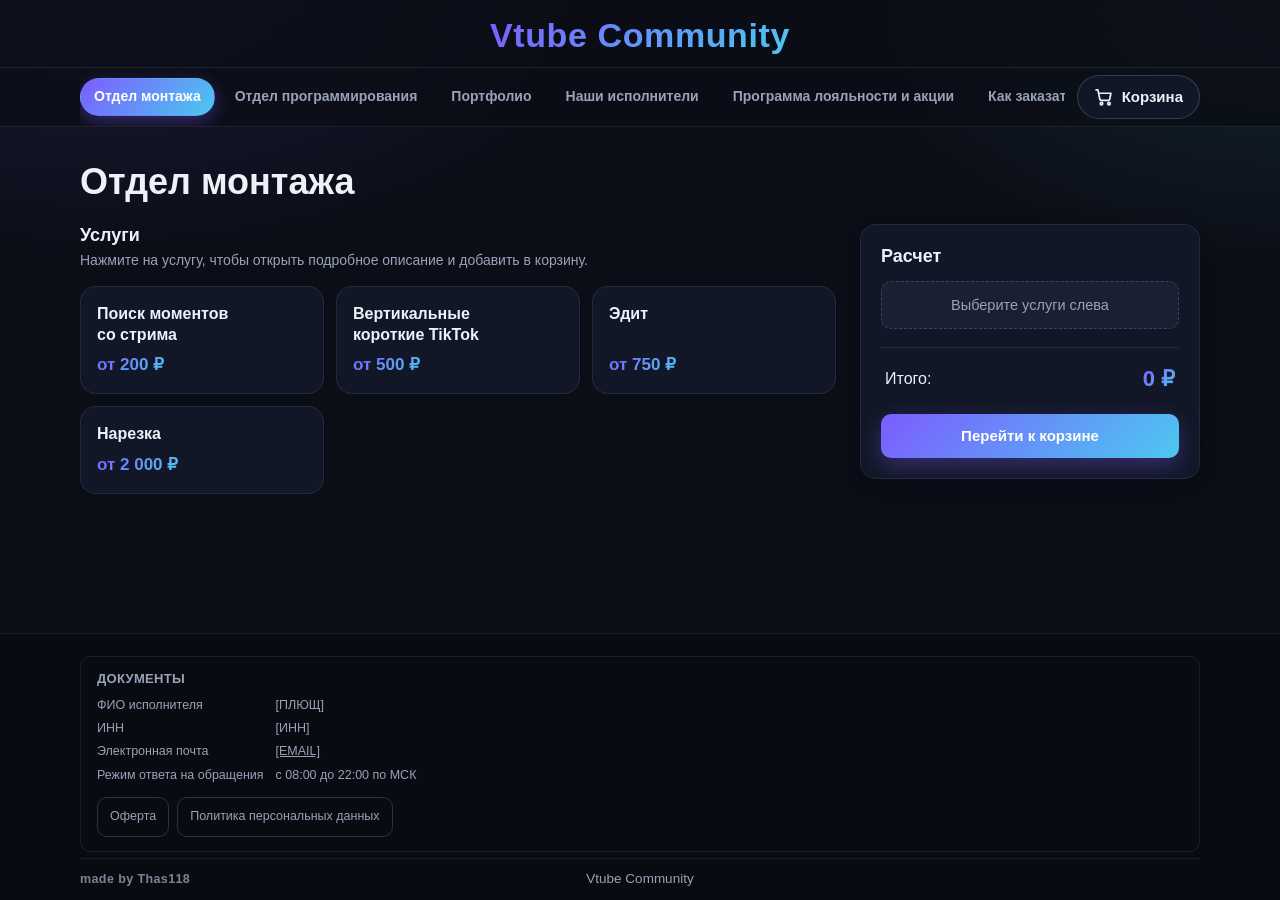
==== commit 24e8f85b: "v1.5.0" ====
--- a/index.html
+++ b/index.html
@@ -96,12 +96,16 @@
       <!-- Данные заказчика для сообщения -->
       <div class="order-fields">
         <label class="order-field">
-          <span class="order-field__label">Имя заказчика</span>
-          <input id="order-name" class="order-field__input" type="text" autocomplete="name" placeholder="Как к вам обращаться">
+          <span class="order-field__label">Ваш Twitch</span>
+          <input id="order-twitch" class="order-field__input" type="text" autocomplete="username" placeholder="Ссылка или название канала">
         </label>
         <label class="order-field">
-          <span class="order-field__label">Контактные данные</span>
-          <input id="order-contact" class="order-field__input" type="text" autocomplete="username" placeholder="Telegram / e-mail для связи">
+          <span class="order-field__label">Ваш Youtube канал</span>
+          <input id="order-youtube" class="order-field__input" type="text" autocomplete="username" placeholder="Ссылка или название канала">
+        </label>
+        <label class="order-field">
+          <span class="order-field__label">Ваш Telegram-канал</span>
+          <input id="order-telegram" class="order-field__input" type="text" autocomplete="username" placeholder="Ссылка или название канала">
         </label>
       </div>
 
@@ -109,8 +113,7 @@
         <summary>Посмотреть готовое сообщение</summary>
         <pre id="order-message-preview"></pre>
       </details>
-      <p class="cart-clipboard-hint">Данное сообщение уже находится в вашем буфере обмена. При нажатии "Оформить" нажмите на кнопку сообщения в канал и вставьте.</p>
-
+      
       <!-- Итого в середине корзины -->
       <div class="cart-total">
         <span>Итого:</span>
@@ -131,7 +134,7 @@
 
       <button id="checkout-button" class="btn btn--primary btn--block" type="button">Оформить</button>
       <button id="cart-clear" class="btn btn--block" type="button">Очистить корзину</button>
-      <p class="cart-note">Скопируем это сообщение и откроем Telegram. Выберите чат и отправьте его.</p>
+      <p class="cart-note">При нажатии "Оформить", готовое сообщение скопируется в буфер обмена и откроется наш Telegram-канал, отправьте сообщение в личные сообщения канала.</p>
     </footer>
   </aside>
 
--- a/css/styles.css
+++ b/css/styles.css
@@ -1918,9 +1918,17 @@
   margin-bottom: 0;
 }
 
-/* Условия — приглушённый цвет, отличается от привилегий. */
+/* Условия — белый цвет, как и привилегии. */
 .promo-tier__list--conditions {
-  color: var(--text-muted);
+  color: #fff;
+}
+
+.promo-tier__or-item {
+  color: var(--text);
+  font-weight: 400;
+  padding: 0 2px 0 0;
+  margin-bottom: 4px;
+  list-style: none;
 }
 
 /* Общие условия программы. */
@@ -1940,7 +1948,7 @@
 .promo-rules__list {
   margin: 0;
   padding-left: 18px;
-  color: var(--text-muted);
+  color: #fff;
   font-size: 14.5px;
   line-height: 1.6;
 }
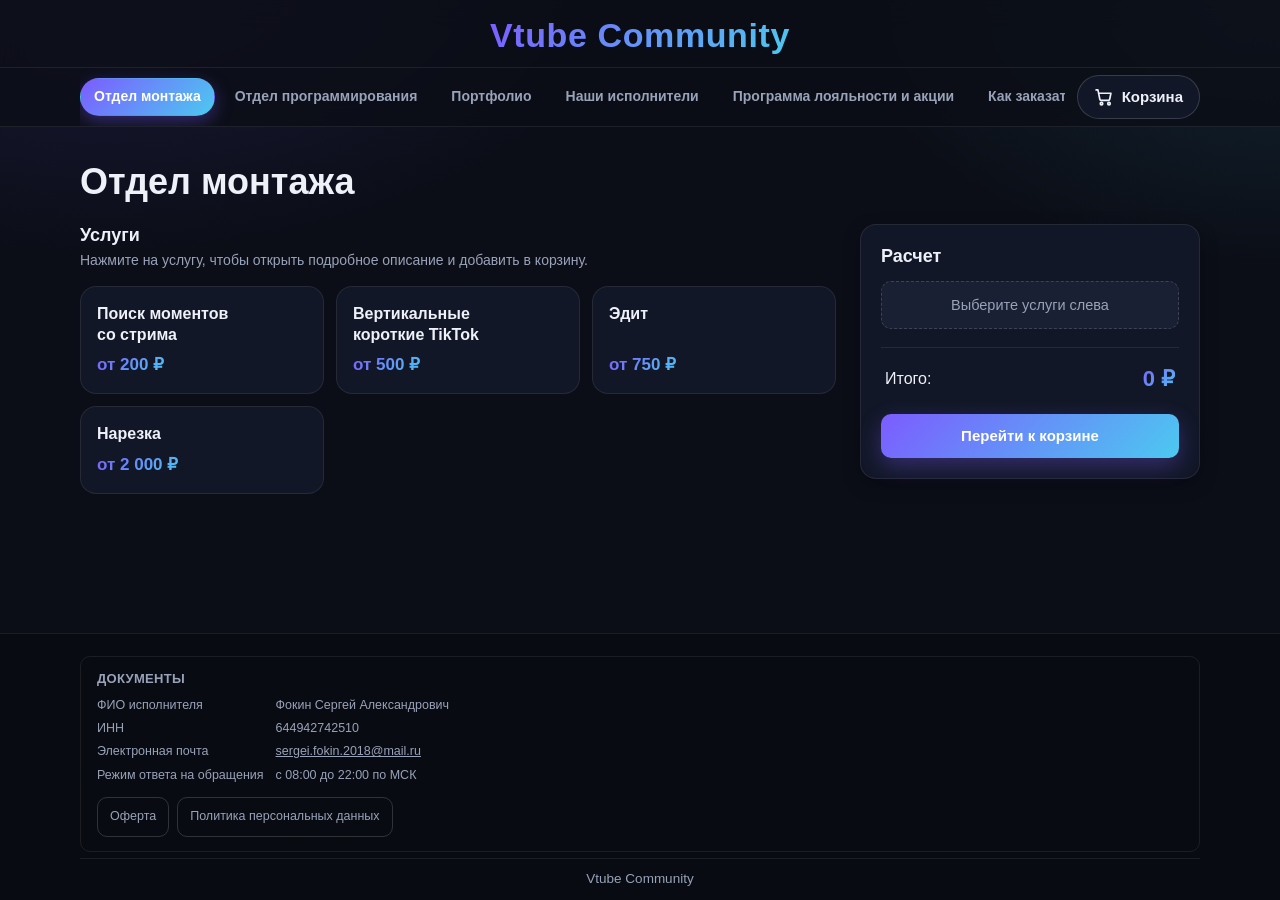
==== commit d72945bd: "v1.6.0" ====
--- a/index.html
+++ b/index.html
@@ -124,11 +124,11 @@
       <div class="cart-consents">
         <label class="order-check">
           <input id="consent-pd" type="checkbox">
-          <span>Согласие на <a href="#" target="_blank" rel="noopener noreferrer">обработку персональных данных</a></span>
+          <span>Согласие на <a href="documents/privacy.html" target="_blank" rel="noopener noreferrer">обработку персональных данных</a></span>
         </label>
         <label class="order-check">
           <input id="consent-offer" type="checkbox">
-          <span>Согласие с <a href="#" target="_blank" rel="noopener noreferrer">офертой</a></span>
+          <span>Согласие с <a href="documents/offer.html" target="_blank" rel="noopener noreferrer">офертой</a></span>
         </label>
       </div>
 
